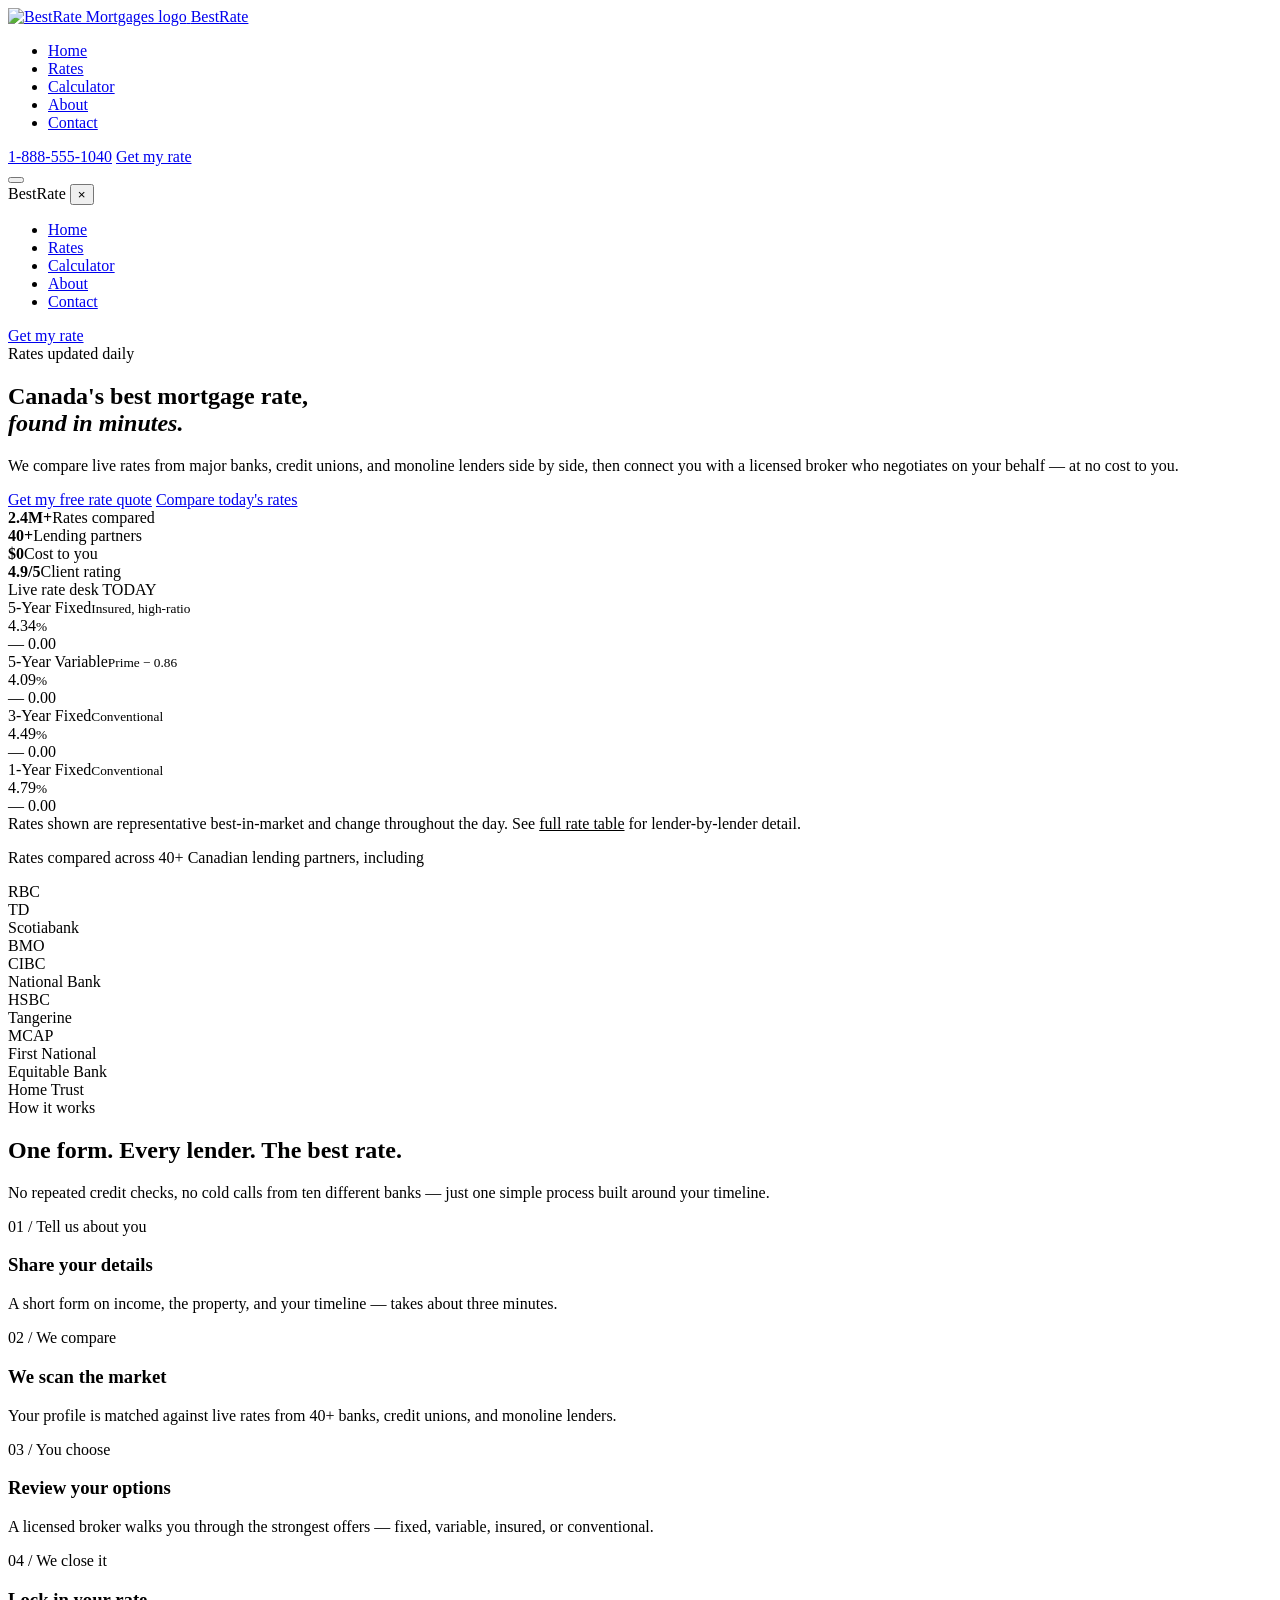
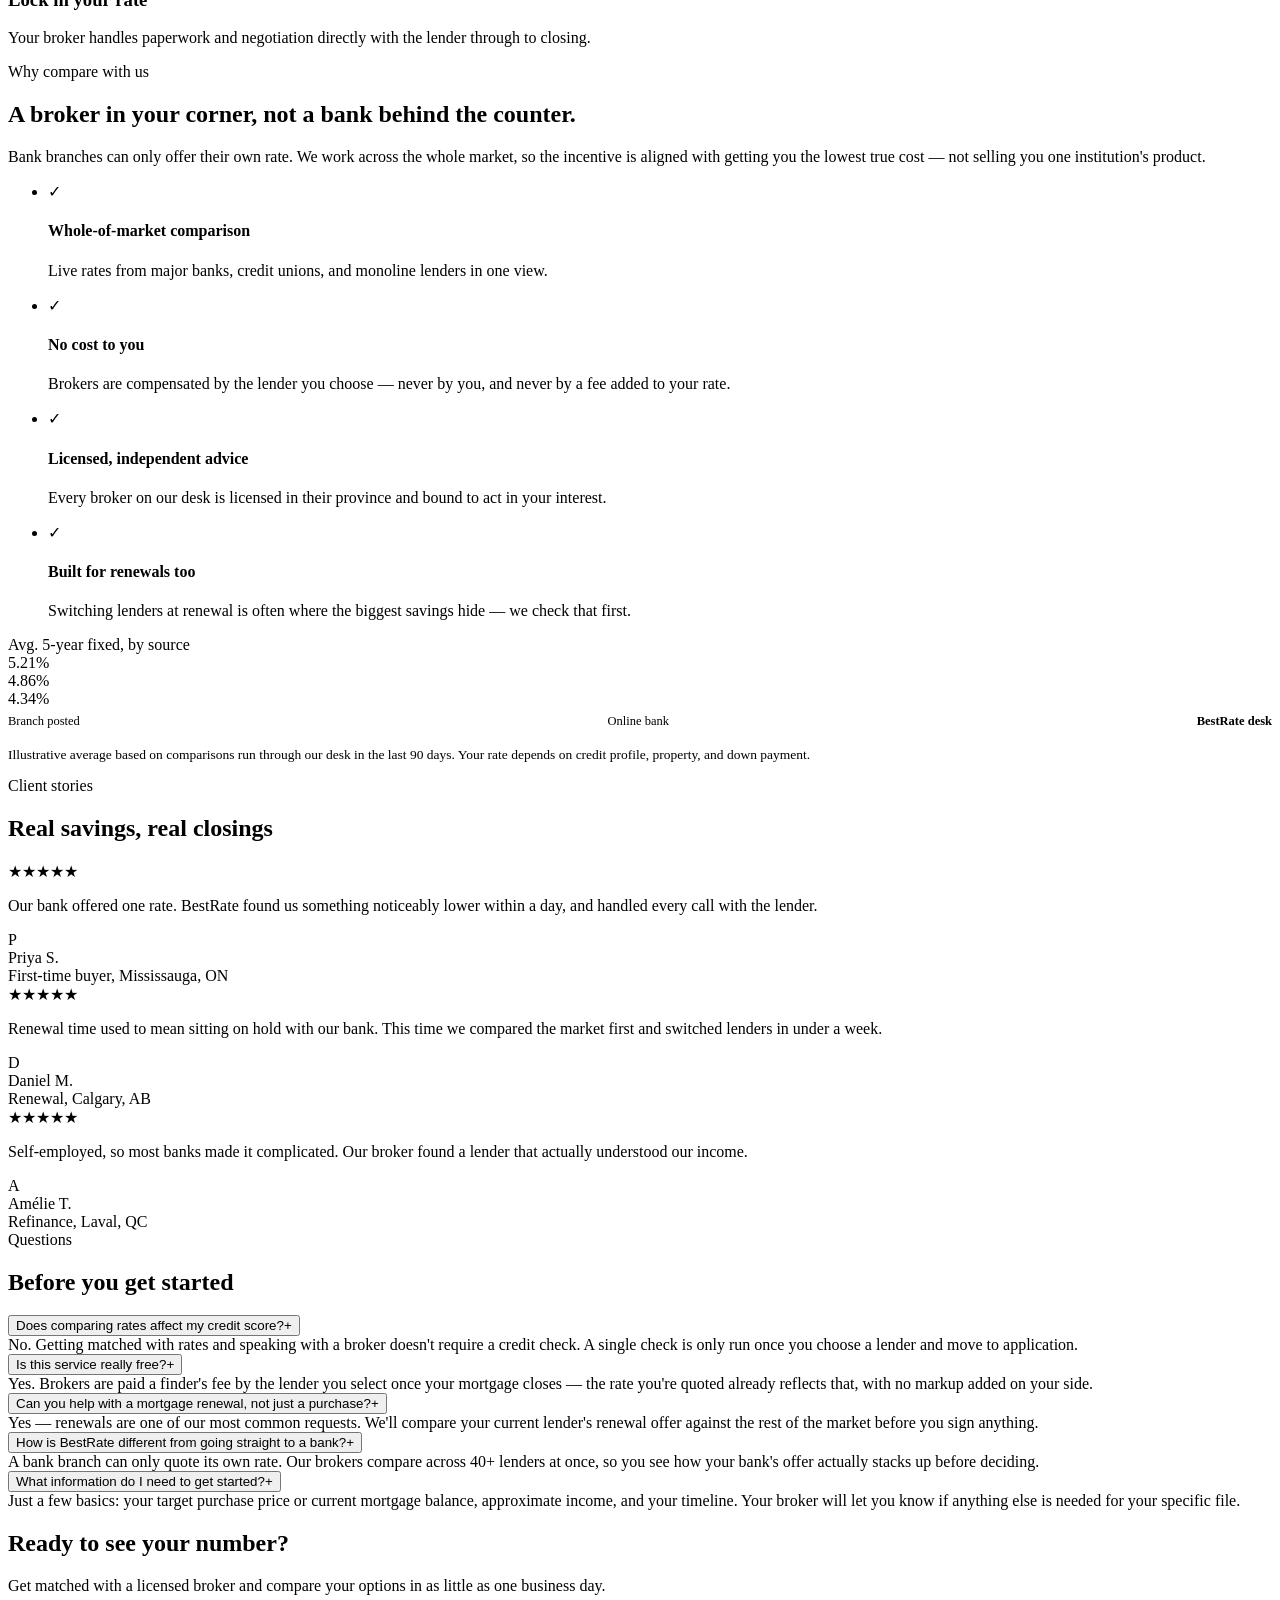
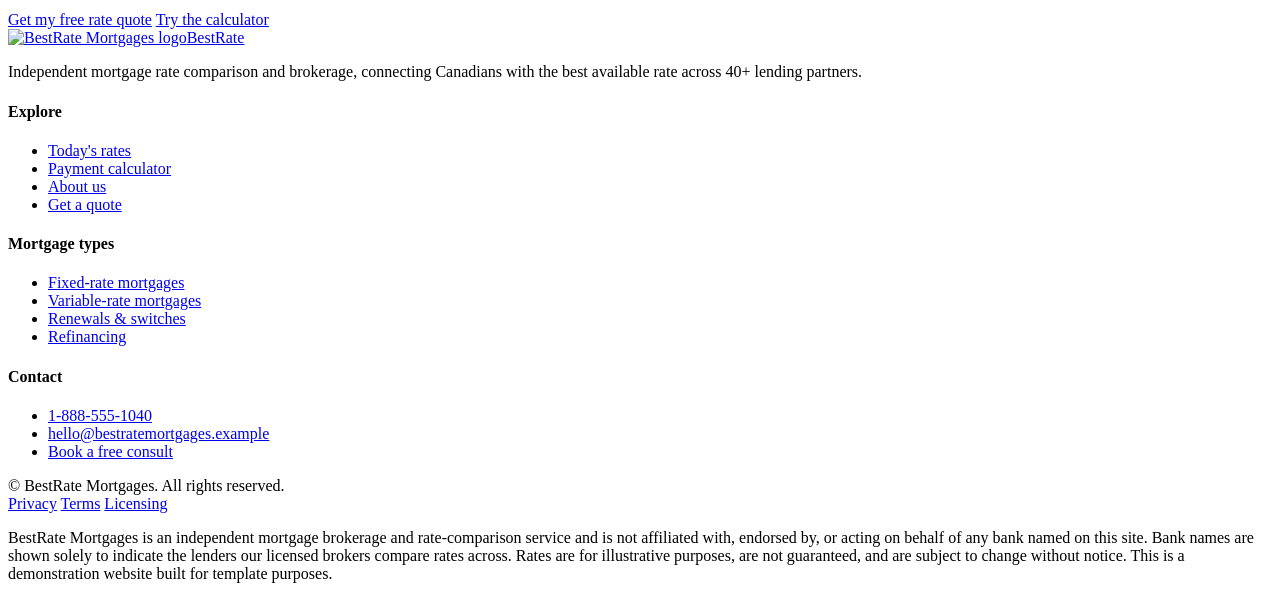
==== index.html @ da2615c1 "Add files via upload" ====
<!DOCTYPE html>
<html lang="en">
<head>
<meta charset="UTF-8">
<meta name="viewport" content="width=device-width, initial-scale=1.0">
<title>BestRate Mortgages | Compare Canada's Best Mortgage Rates</title>
<meta name="description" content="Compare live mortgage rates from Canada's major banks and lenders in one place, and get matched with a licensed broker — free, with no obligation.">
<link rel="icon" href="images/logo.png">
<link rel="stylesheet" href="css/style.css">
</head>
<body>

<!-- ============ HEADER ============ -->
<header class="site-header">
  <div class="container">
    <a href="index.html" class="brand">
      <img src="images/logo.png" alt="BestRate Mortgages logo">
      <span class="brand-word">Best<span>Rate</span></span>
    </a>
    <nav class="main-nav">
      <ul>
        <li><a href="index.html" class="active">Home</a></li>
        <li><a href="rates.html">Rates</a></li>
        <li><a href="calculator.html">Calculator</a></li>
        <li><a href="about.html">About</a></li>
        <li><a href="contact.html">Contact</a></li>
      </ul>
    </nav>
    <div class="header-cta">
      <a href="tel:18885551040" class="phone-link">1-888-555-1040</a>
      <a href="contact.html" class="btn btn-navy btn-sm">Get my rate</a>
    </div>
    <button class="nav-toggle" aria-label="Open menu">
      <span></span><span></span><span></span>
    </button>
  </div>
</header>

<!-- Mobile drawer -->
<div class="mobile-nav">
  <div class="mobile-nav-top">
    <span class="brand-word">Best<span style="color:var(--gold-500)">Rate</span></span>
    <button class="mobile-nav-close" aria-label="Close menu">&times;</button>
  </div>
  <ul>
    <li><a href="index.html">Home</a></li>
    <li><a href="rates.html">Rates</a></li>
    <li><a href="calculator.html">Calculator</a></li>
    <li><a href="about.html">About</a></li>
    <li><a href="contact.html">Contact</a></li>
  </ul>
  <a href="contact.html" class="btn btn-gold btn-block">Get my rate</a>
</div>

<!-- ============ HERO ============ -->
<section class="hero">
  <div class="container hero-inner">
    <div>
      <span class="eyebrow">Rates updated daily</span>
      <h1>Canada's best mortgage rate,<br><em>found in minutes.</em></h1>
      <p class="hero-sub">We compare live rates from major banks, credit unions, and monoline lenders side by side, then connect you with a licensed broker who negotiates on your behalf — at no cost to you.</p>
      <div class="hero-actions">
        <a href="contact.html" class="btn btn-gold">Get my free rate quote</a>
        <a href="rates.html" class="btn btn-outline">Compare today's rates</a>
      </div>
      <div class="hero-trust">
        <div><strong>2.4M+</strong><span>Rates compared</span></div>
        <div><strong>40+</strong><span>Lending partners</span></div>
        <div><strong>$0</strong><span>Cost to you</span></div>
        <div><strong>4.9/5</strong><span>Client rating</span></div>
      </div>
    </div>

    <div class="rate-panel">
      <div class="rate-panel-head">
        <span><span class="dot"></span>Live rate desk</span>
        <span id="tickerClock" class="mono">TODAY</span>
      </div>
      <div class="rate-list">
        <div class="rate-row" data-base="4.34">
          <div class="rate-term">5-Year Fixed<small>Insured, high-ratio</small></div>
          <div class="rate-num">4.34<small>%</small></div>
          <div class="rate-delta flat">— 0.00</div>
        </div>
        <div class="rate-row" data-base="4.09">
          <div class="rate-term">5-Year Variable<small>Prime − 0.86</small></div>
          <div class="rate-num">4.09<small>%</small></div>
          <div class="rate-delta flat">— 0.00</div>
        </div>
        <div class="rate-row" data-base="4.49">
          <div class="rate-term">3-Year Fixed<small>Conventional</small></div>
          <div class="rate-num">4.49<small>%</small></div>
          <div class="rate-delta flat">— 0.00</div>
        </div>
        <div class="rate-row" data-base="4.79">
          <div class="rate-term">1-Year Fixed<small>Conventional</small></div>
          <div class="rate-num">4.79<small>%</small></div>
          <div class="rate-delta flat">— 0.00</div>
        </div>
      </div>
      <div class="rate-panel-foot">Rates shown are representative best-in-market and change throughout the day. See <a href="rates.html" style="color:var(--gold-500)">full rate table</a> for lender-by-lender detail.</div>
    </div>
  </div>
</section>

<!-- ============ PARTNERS ============ -->
<section class="partners">
  <div class="container">
    <p class="partners-label">Rates compared across 40+ Canadian lending partners, including</p>
    <div class="partner-grid">
      <div class="partner-badge"><span class="partner-mark"><span class="sq" style="background:#005DAA"></span>RBC</span></div>
      <div class="partner-badge"><span class="partner-mark"><span class="sq" style="background:#00A650"></span>TD</span></div>
      <div class="partner-badge"><span class="partner-mark"><span class="sq" style="background:#EC1C2E"></span>Scotiabank</span></div>
      <div class="partner-badge"><span class="partner-mark"><span class="sq" style="background:#0033A0"></span>BMO</span></div>
      <div class="partner-badge"><span class="partner-mark"><span class="sq" style="background:#B4131B"></span>CIBC</span></div>
      <div class="partner-badge"><span class="partner-mark"><span class="sq" style="background:#004C97"></span>National Bank</span></div>
      <div class="partner-badge"><span class="partner-mark"><span class="sq" style="background:#DB0011"></span>HSBC</span></div>
      <div class="partner-badge"><span class="partner-mark"><span class="sq" style="background:#F37021"></span>Tangerine</span></div>
      <div class="partner-badge"><span class="partner-mark"><span class="sq" style="background:#7A2D8C"></span>MCAP</span></div>
      <div class="partner-badge"><span class="partner-mark"><span class="sq" style="background:#1B3A63"></span>First National</span></div>
      <div class="partner-badge"><span class="partner-mark"><span class="sq" style="background:#00857C"></span>Equitable Bank</span></div>
      <div class="partner-badge"><span class="partner-mark"><span class="sq" style="background:#C89B3C"></span>Home Trust</span></div>
    </div>
  </div>
</section>

<!-- ============ HOW IT WORKS ============ -->
<section class="bg-dim">
  <div class="container">
    <div class="section-head reveal">
      <span class="eyebrow">How it works</span>
      <h2>One form. Every lender. The best rate.</h2>
      <p>No repeated credit checks, no cold calls from ten different banks — just one simple process built around your timeline.</p>
    </div>
    <div class="steps">
      <div class="step-card reveal">
        <span class="step-num">01 / Tell us about you</span>
        <h3>Share your details</h3>
        <p>A short form on income, the property, and your timeline — takes about three minutes.</p>
      </div>
      <div class="step-card reveal">
        <span class="step-num">02 / We compare</span>
        <h3>We scan the market</h3>
        <p>Your profile is matched against live rates from 40+ banks, credit unions, and monoline lenders.</p>
      </div>
      <div class="step-card reveal">
        <span class="step-num">03 / You choose</span>
        <h3>Review your options</h3>
        <p>A licensed broker walks you through the strongest offers — fixed, variable, insured, or conventional.</p>
      </div>
      <div class="step-card reveal">
        <span class="step-num">04 / We close it</span>
        <h3>Lock in your rate</h3>
        <p>Your broker handles paperwork and negotiation directly with the lender through to closing.</p>
      </div>
    </div>
  </div>
</section>

<!-- ============ WHY US SPLIT ============ -->
<section>
  <div class="container split">
    <div class="reveal">
      <span class="eyebrow">Why compare with us</span>
      <h2>A broker in your corner, not a bank behind the counter.</h2>
      <p>Bank branches can only offer their own rate. We work across the whole market, so the incentive is aligned with getting you the lowest true cost — not selling you one institution's product.</p>
      <ul class="check-list">
        <li>
          <span class="check-ico">✓</span>
          <div><h4>Whole-of-market comparison</h4><p>Live rates from major banks, credit unions, and monoline lenders in one view.</p></div>
        </li>
        <li>
          <span class="check-ico">✓</span>
          <div><h4>No cost to you</h4><p>Brokers are compensated by the lender you choose — never by you, and never by a fee added to your rate.</p></div>
        </li>
        <li>
          <span class="check-ico">✓</span>
          <div><h4>Licensed, independent advice</h4><p>Every broker on our desk is licensed in their province and bound to act in your interest.</p></div>
        </li>
        <li>
          <span class="check-ico">✓</span>
          <div><h4>Built for renewals too</h4><p>Switching lenders at renewal is often where the biggest savings hide — we check that first.</p></div>
        </li>
      </ul>
    </div>
    <div class="reveal">
      <div class="mock-card">
        <span class="mono-label">Avg. 5-year fixed, by source</span>
        <div class="mock-bars">
          <div class="bar" style="height:78%"><span>5.21%</span></div>
          <div class="bar" style="height:70%"><span>4.86%</span></div>
          <div class="bar hi" style="height:55%"><span>4.34%</span></div>
        </div>
        <div style="display:flex;justify-content:space-between;font-size:12.5px;color:var(--slate);padding-top:6px;border-top:1px solid var(--line)">
          <span>Branch posted</span><span>Online bank</span><span style="color:var(--gold-600);font-weight:600">BestRate desk</span>
        </div>
        <p style="margin-top:18px;font-size:13.5px;">Illustrative average based on comparisons run through our desk in the last 90 days. Your rate depends on credit profile, property, and down payment.</p>
      </div>
    </div>
  </div>
</section>

<!-- ============ TESTIMONIALS ============ -->
<section class="bg-dim">
  <div class="container">
    <div class="section-head center reveal" style="margin-left:auto;margin-right:auto;">
      <span class="eyebrow">Client stories</span>
      <h2>Real savings, real closings</h2>
    </div>
    <div class="testi-grid">
      <div class="testi-card reveal">
        <div class="testi-stars">★★★★★</div>
        <p class="testi-quote">Our bank offered one rate. BestRate found us something noticeably lower within a day, and handled every call with the lender.</p>
        <div class="testi-who">
          <div class="testi-avatar">P</div>
          <div><div class="testi-name">Priya S.</div><div class="testi-loc">First-time buyer, Mississauga, ON</div></div>
        </div>
      </div>
      <div class="testi-card reveal">
        <div class="testi-stars">★★★★★</div>
        <p class="testi-quote">Renewal time used to mean sitting on hold with our bank. This time we compared the market first and switched lenders in under a week.</p>
        <div class="testi-who">
          <div class="testi-avatar">D</div>
          <div><div class="testi-name">Daniel M.</div><div class="testi-loc">Renewal, Calgary, AB</div></div>
        </div>
      </div>
      <div class="testi-card reveal">
        <div class="testi-stars">★★★★★</div>
        <p class="testi-quote">Self-employed, so most banks made it complicated. Our broker found a lender that actually understood our income.</p>
        <div class="testi-who">
          <div class="testi-avatar">A</div>
          <div><div class="testi-name">Amélie T.</div><div class="testi-loc">Refinance, Laval, QC</div></div>
        </div>
      </div>
    </div>
  </div>
</section>

<!-- ============ FAQ ============ -->
<section>
  <div class="container">
    <div class="section-head center reveal" style="margin-left:auto;margin-right:auto;">
      <span class="eyebrow">Questions</span>
      <h2>Before you get started</h2>
    </div>
    <div class="faq reveal">
      <div class="faq-item open">
        <button class="faq-q">Does comparing rates affect my credit score?<span class="plus">+</span></button>
        <div class="faq-a" style="max-height:200px"><div class="faq-a-inner">No. Getting matched with rates and speaking with a broker doesn't require a credit check. A single check is only run once you choose a lender and move to application.</div></div>
      </div>
      <div class="faq-item">
        <button class="faq-q">Is this service really free?<span class="plus">+</span></button>
        <div class="faq-a"><div class="faq-a-inner">Yes. Brokers are paid a finder's fee by the lender you select once your mortgage closes — the rate you're quoted already reflects that, with no markup added on your side.</div></div>
      </div>
      <div class="faq-item">
        <button class="faq-q">Can you help with a mortgage renewal, not just a purchase?<span class="plus">+</span></button>
        <div class="faq-a"><div class="faq-a-inner">Yes — renewals are one of our most common requests. We'll compare your current lender's renewal offer against the rest of the market before you sign anything.</div></div>
      </div>
      <div class="faq-item">
        <button class="faq-q">How is BestRate different from going straight to a bank?<span class="plus">+</span></button>
        <div class="faq-a"><div class="faq-a-inner">A bank branch can only quote its own rate. Our brokers compare across 40+ lenders at once, so you see how your bank's offer actually stacks up before deciding.</div></div>
      </div>
      <div class="faq-item">
        <button class="faq-q">What information do I need to get started?<span class="plus">+</span></button>
        <div class="faq-a"><div class="faq-a-inner">Just a few basics: your target purchase price or current mortgage balance, approximate income, and your timeline. Your broker will let you know if anything else is needed for your specific file.</div></div>
      </div>
    </div>
  </div>
</section>

<!-- ============ CTA ============ -->
<section>
  <div class="container">
    <div class="cta-band reveal">
      <div>
        <h2>Ready to see your number?</h2>
        <p>Get matched with a licensed broker and compare your options in as little as one business day.</p>
      </div>
      <div class="cta-actions">
        <a href="contact.html" class="btn btn-gold">Get my free rate quote</a>
        <a href="calculator.html" class="btn btn-outline">Try the calculator</a>
      </div>
    </div>
  </div>
</section>

<!-- ============ FOOTER ============ -->
<footer class="site-footer">
  <div class="container">
    <div class="footer-grid">
      <div class="footer-brand">
        <a href="index.html" class="brand"><img src="images/logo.png" alt="BestRate Mortgages logo"><span class="brand-word">Best<span style="color:var(--gold-500)">Rate</span></span></a>
        <p>Independent mortgage rate comparison and brokerage, connecting Canadians with the best available rate across 40+ lending partners.</p>
      </div>
      <div class="footer-col">
        <h4>Explore</h4>
        <ul>
          <li><a href="rates.html">Today's rates</a></li>
          <li><a href="calculator.html">Payment calculator</a></li>
          <li><a href="about.html">About us</a></li>
          <li><a href="contact.html">Get a quote</a></li>
        </ul>
      </div>
      <div class="footer-col">
        <h4>Mortgage types</h4>
        <ul>
          <li><a href="rates.html">Fixed-rate mortgages</a></li>
          <li><a href="rates.html">Variable-rate mortgages</a></li>
          <li><a href="rates.html">Renewals &amp; switches</a></li>
          <li><a href="rates.html">Refinancing</a></li>
        </ul>
      </div>
      <div class="footer-col">
        <h4>Contact</h4>
        <ul>
          <li><a href="tel:18885551040">1-888-555-1040</a></li>
          <li><a href="mailto:hello@bestratemortgages.example">hello@bestratemortgages.example</a></li>
          <li><a href="contact.html">Book a free consult</a></li>
        </ul>
      </div>
    </div>
    <div class="footer-bottom">
      <span>© <span data-year></span> BestRate Mortgages. All rights reserved.</span>
      <div class="footer-legal">
        <a href="#">Privacy</a>
        <a href="#">Terms</a>
        <a href="#">Licensing</a>
      </div>
    </div>
    <p class="disclosure">BestRate Mortgages is an independent mortgage brokerage and rate-comparison service and is not affiliated with, endorsed by, or acting on behalf of any bank named on this site. Bank names are shown solely to indicate the lenders our licensed brokers compare rates across. Rates are for illustrative purposes, are not guaranteed, and are subject to change without notice. This is a demonstration website built for template purposes.</p>
  </div>
</footer>

<script src="js/main.js"></script>
</body>
</html>
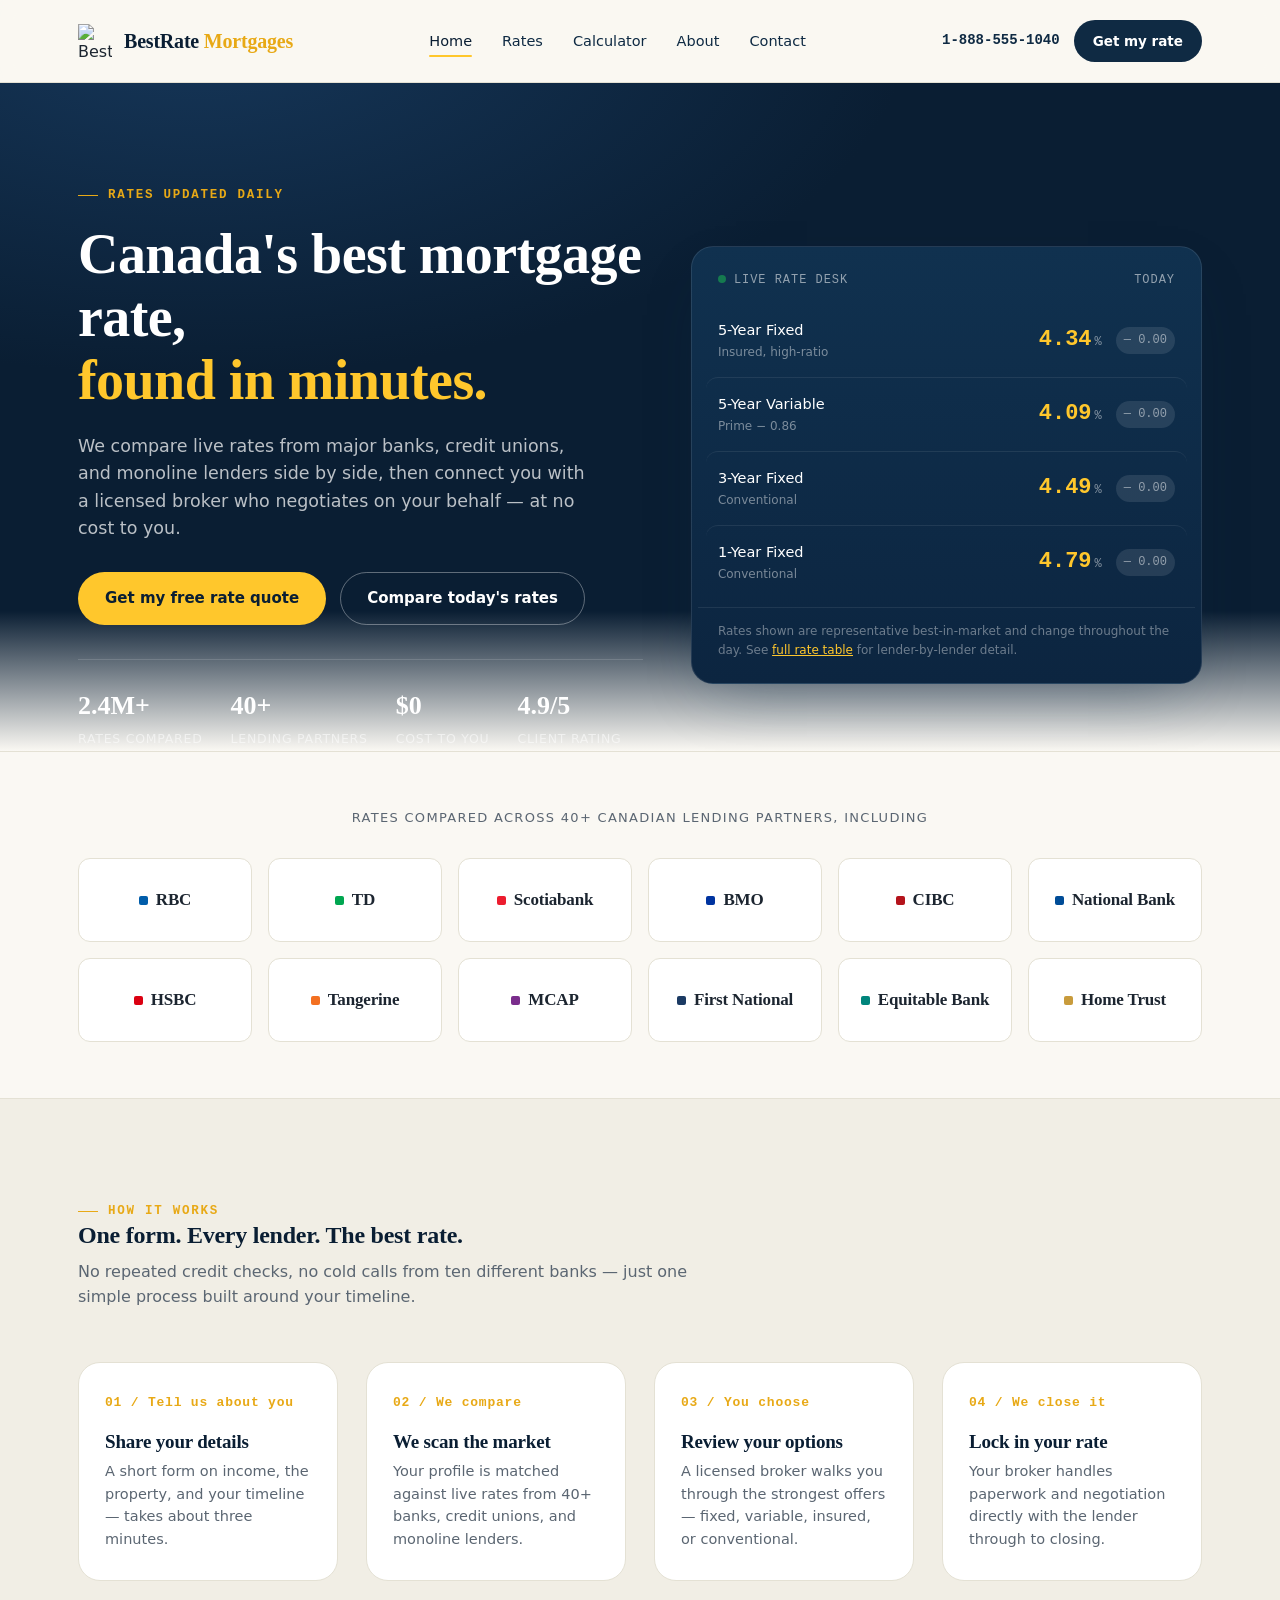
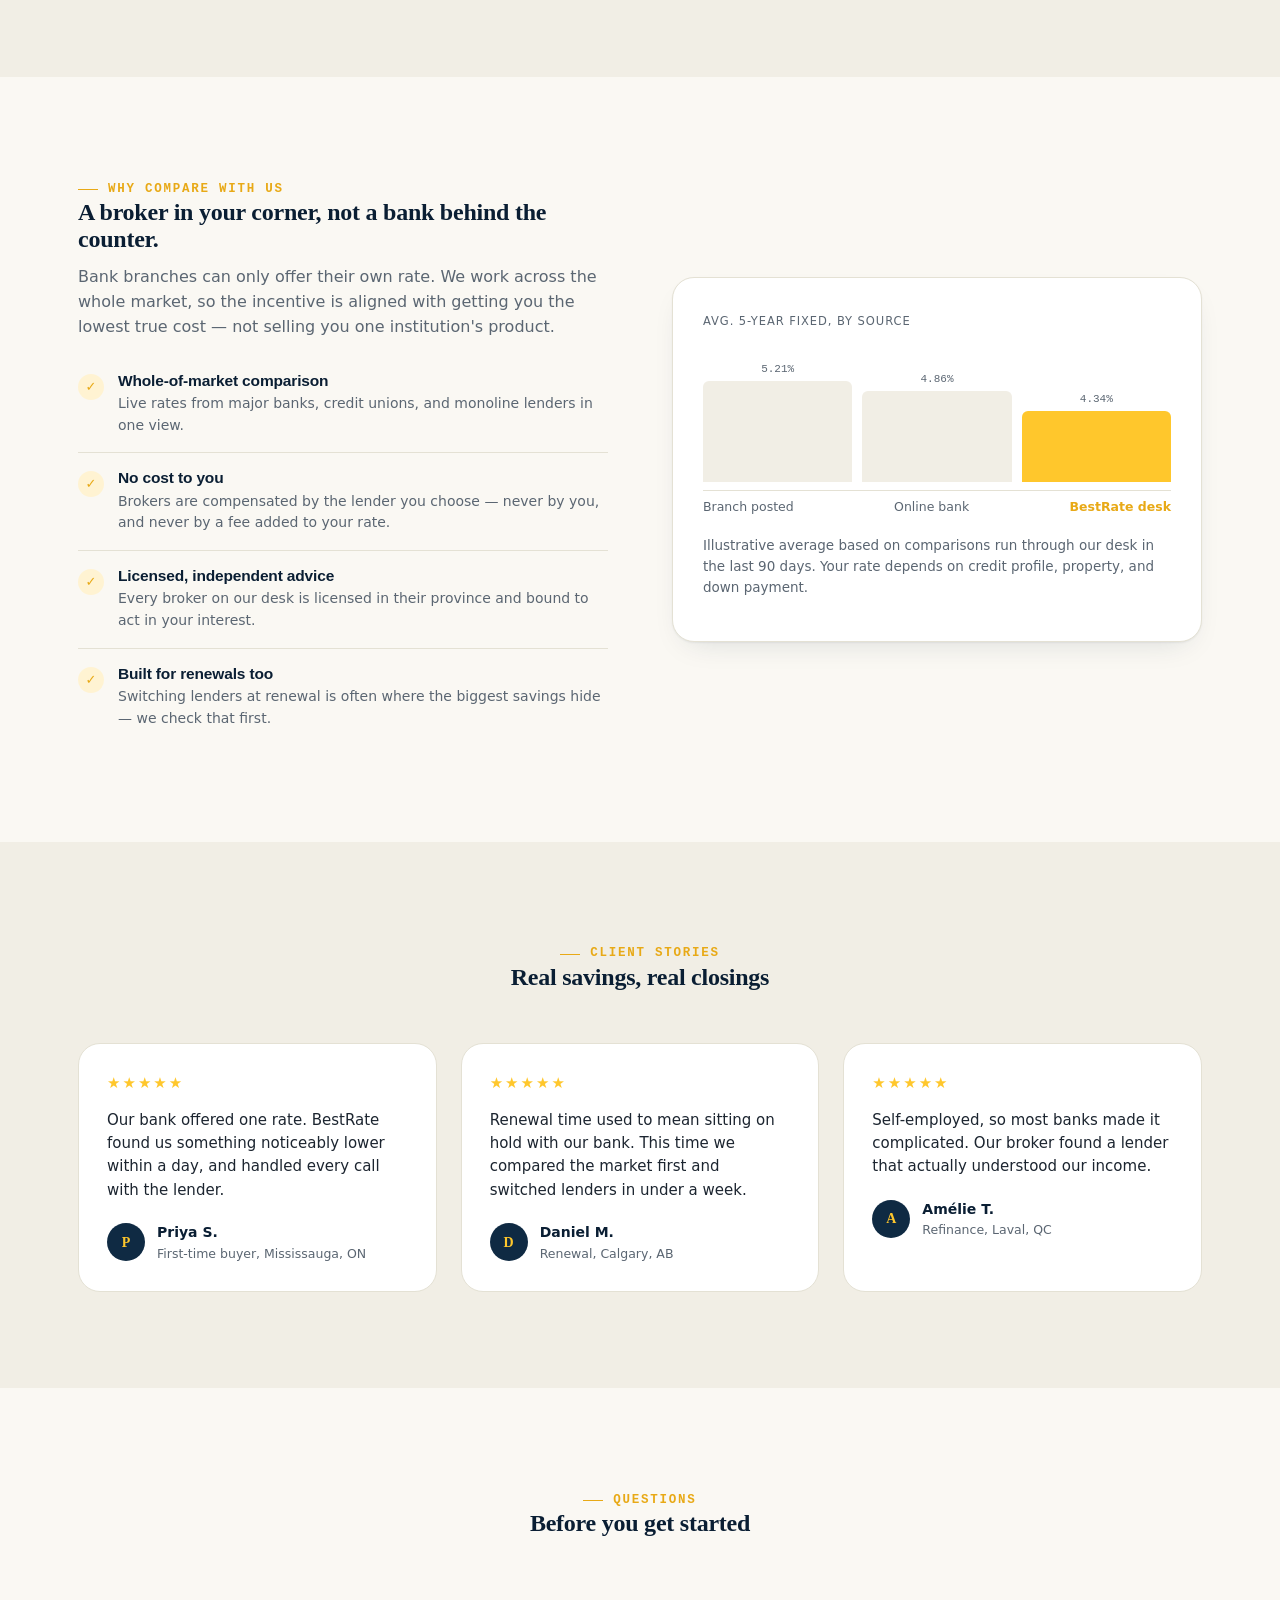
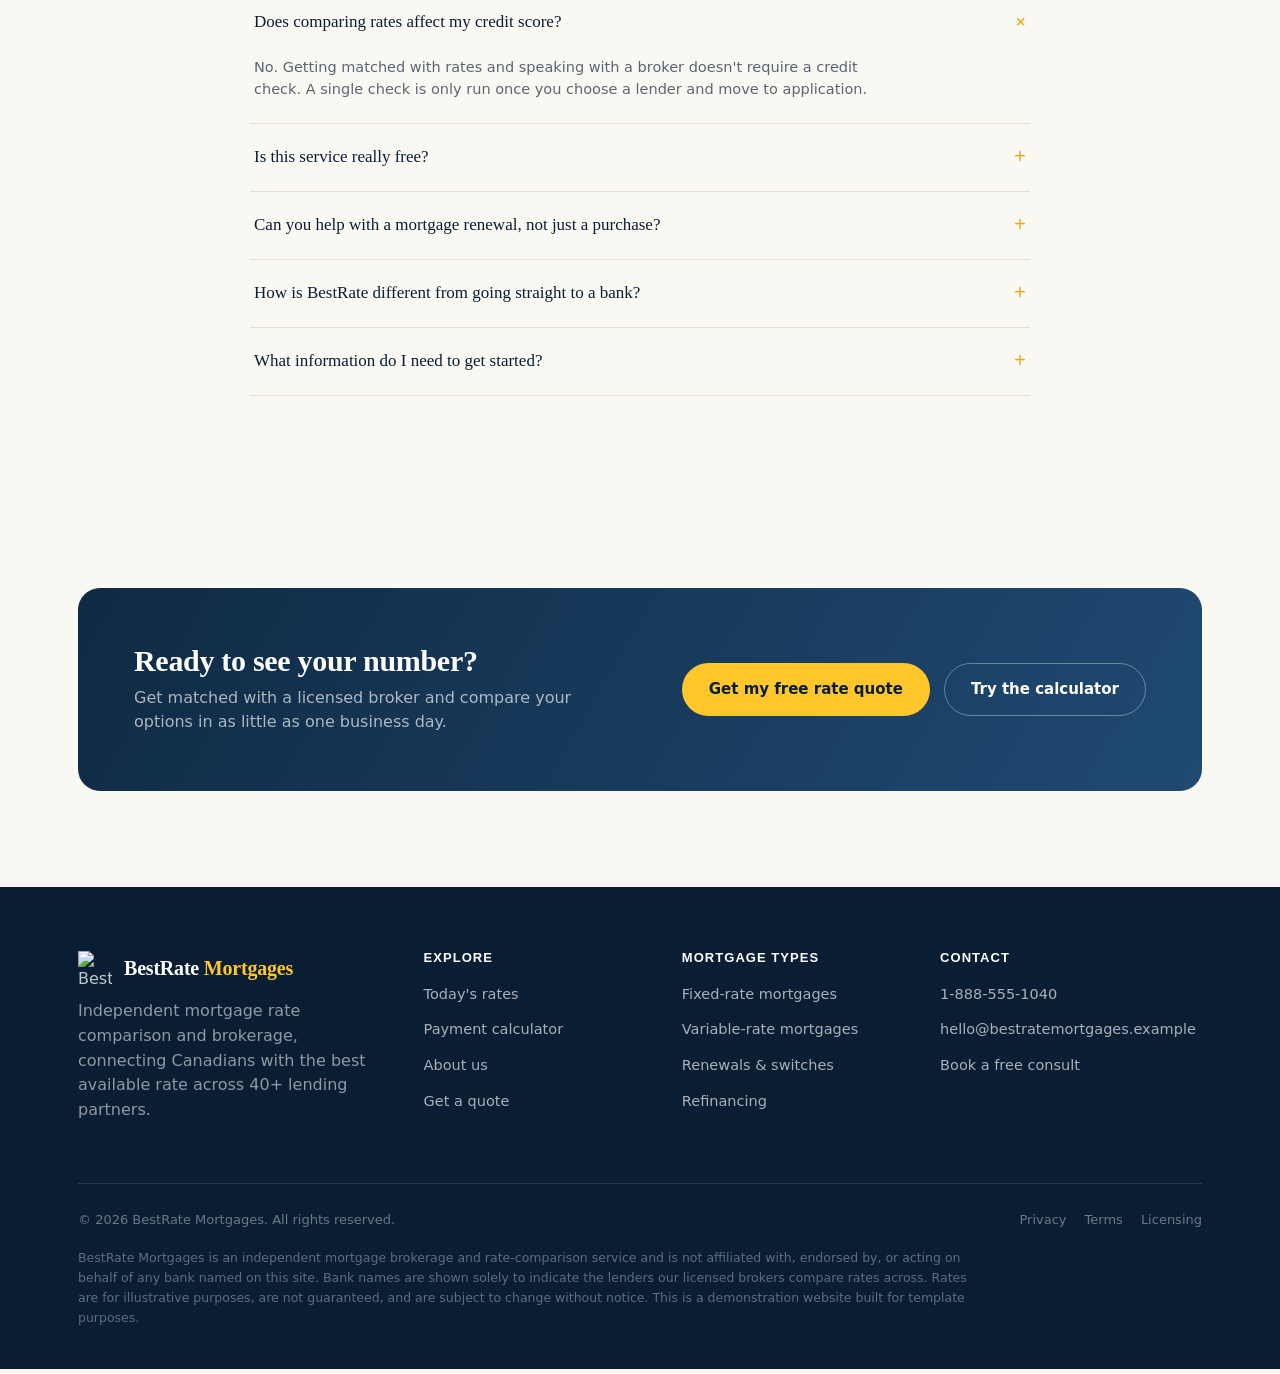
==== commit 662becc2: "Add files via upload" ====
--- a/index.html
+++ b/index.html
@@ -5,7 +5,7 @@
 <meta name="viewport" content="width=device-width, initial-scale=1.0">
 <title>BestRate Mortgages | Compare Canada's Best Mortgage Rates</title>
 <meta name="description" content="Compare live mortgage rates from Canada's major banks and lenders in one place, and get matched with a licensed broker — free, with no obligation.">
-<link rel="icon" href="images/logo.png">
+<link rel="icon" href="images/logo-transparent.png">
 <link rel="stylesheet" href="css/style.css">
 </head>
 <body>
@@ -14,8 +14,8 @@
 <header class="site-header">
   <div class="container">
     <a href="index.html" class="brand">
-      <img src="images/logo.png" alt="BestRate Mortgages logo">
-      <span class="brand-word">Best<span>Rate</span></span>
+      <img src="images/logo-transparent.png" alt="BestRate Mortgages logo">
+      <span class="brand-word">BestRate <span>Mortgages</span></span>
     </a>
     <nav class="main-nav">
       <ul>
@@ -39,7 +39,7 @@
 <!-- Mobile drawer -->
 <div class="mobile-nav">
   <div class="mobile-nav-top">
-    <span class="brand-word">Best<span style="color:var(--gold-500)">Rate</span></span>
+    <span class="brand-word">BestRate <span style="color:var(--gold-500)">Mortgages</span></span>
     <button class="mobile-nav-close" aria-label="Close menu">&times;</button>
   </div>
   <ul>
@@ -289,7 +289,7 @@
   <div class="container">
     <div class="footer-grid">
       <div class="footer-brand">
-        <a href="index.html" class="brand"><img src="images/logo.png" alt="BestRate Mortgages logo"><span class="brand-word">Best<span style="color:var(--gold-500)">Rate</span></span></a>
+        <a href="index.html" class="brand"><img src="images/logo-transparent.png" alt="BestRate Mortgages logo"><span class="brand-word">BestRate <span style="color:var(--gold-500)">Mortgages</span></span></a>
         <p>Independent mortgage rate comparison and brokerage, connecting Canadians with the best available rate across 40+ lending partners.</p>
       </div>
       <div class="footer-col">
--- a/css/style.css
+++ b/css/style.css
@@ -0,0 +1,869 @@
+/* =========================================================
+   BestRate — Design tokens
+   Navy + gold (drawn from the mark), warm paper background.
+   Display: Fraunces (serif, a little untidy, humane)
+   Body:    IBM Plex Sans
+   Data:    IBM Plex Mono (rates, numbers — teller-window feel)
+   ========================================================= */
+
+@import url('https://fonts.googleapis.com/css2?family=Fraunces:opsz,wght@9..144,400;9..144,500;9..144,600;9..144,700&family=IBM+Plex+Sans:wght@400;500;600;700&family=IBM+Plex+Mono:wght@500;600;700&display=swap');
+
+:root{
+  --navy-950: #0A1E33;
+  --navy-900: #0F2A43;
+  --navy-800: #16375A;
+  --navy-700: #204A73;
+  --gold-500: #FFC72C;
+  --gold-600: #E8A916;
+  --gold-100: #FFF3D2;
+  --paper: #FAF8F3;
+  --paper-dim: #F1EEE5;
+  --ink: #1C2530;
+  --slate: #5B6672;
+  --slate-200: #D8D3C4;
+  --line: #E4E1D4;
+  --green: #157A4F;
+  --green-100: #E4F3EA;
+
+  --radius-sm: 6px;
+  --radius-md: 12px;
+  --radius-lg: 22px;
+
+  --shadow-card: 0 1px 2px rgba(15,42,67,0.06), 0 12px 32px -16px rgba(15,42,67,0.18);
+  --shadow-lift: 0 24px 60px -24px rgba(15,42,67,0.35);
+
+  --container: 1180px;
+}
+
+*, *::before, *::after{ box-sizing: border-box; }
+html{ scroll-behavior: smooth; }
+
+@media (prefers-reduced-motion: reduce){
+  html{ scroll-behavior: auto; }
+  *, *::before, *::after{
+    animation-duration: 0.001ms !important;
+    animation-iteration-count: 1 !important;
+    transition-duration: 0.001ms !important;
+    scroll-behavior: auto !important;
+  }
+}
+
+body{
+  margin: 0;
+  background: var(--paper);
+  color: var(--ink);
+  font-family: 'IBM Plex Sans', system-ui, sans-serif;
+  font-size: 16px;
+  line-height: 1.55;
+  -webkit-font-smoothing: antialiased;
+}
+
+img{ max-width: 100%; display: block; }
+a{ color: inherit; }
+
+.container{
+  max-width: var(--container);
+  margin: 0 auto;
+  padding: 0 28px;
+}
+
+h1, h2, h3, h4{
+  font-family: 'Fraunces', Georgia, serif;
+  font-weight: 600;
+  line-height: 1.12;
+  margin: 0 0 0.5em;
+  color: var(--navy-950);
+  letter-spacing: -0.01em;
+}
+
+.eyebrow{
+  font-family: 'IBM Plex Mono', monospace;
+  font-size: 12.5px;
+  font-weight: 600;
+  letter-spacing: 0.14em;
+  text-transform: uppercase;
+  color: var(--gold-600);
+  display: inline-flex;
+  align-items: center;
+  gap: 10px;
+}
+.eyebrow::before{
+  content: "";
+  width: 20px; height: 1px;
+  background: var(--gold-600);
+}
+
+p{ margin: 0 0 1em; color: var(--slate); }
+
+.mono{ font-family: 'IBM Plex Mono', monospace; }
+
+/* Buttons */
+.btn{
+  display: inline-flex;
+  align-items: center;
+  justify-content: center;
+  gap: 8px;
+  padding: 14px 26px;
+  border-radius: 999px;
+  font-weight: 600;
+  font-size: 15px;
+  text-decoration: none;
+  border: 1px solid transparent;
+  cursor: pointer;
+  transition: transform .18s ease, box-shadow .18s ease, background .18s ease, color .18s ease;
+  font-family: inherit;
+}
+.btn:focus-visible{ outline: 3px solid var(--navy-700); outline-offset: 2px; }
+.btn-gold{
+  background: var(--gold-500);
+  color: var(--navy-950);
+}
+.btn-gold:hover{ background: var(--gold-600); transform: translateY(-1px); box-shadow: var(--shadow-lift); }
+.btn-outline{
+  background: transparent;
+  border-color: rgba(255,255,255,0.35);
+  color: #fff;
+}
+.btn-outline:hover{ border-color: #fff; background: rgba(255,255,255,0.08); }
+.btn-navy{
+  background: var(--navy-900);
+  color: #fff;
+}
+.btn-navy:hover{ background: var(--navy-950); transform: translateY(-1px); }
+.btn-block{ width: 100%; }
+.btn-sm{ padding: 10px 18px; font-size: 13.5px; }
+
+/* =========================== HEADER =========================== */
+.site-header{
+  position: sticky;
+  top: 0;
+  z-index: 100;
+  background: rgba(250,248,243,0.86);
+  backdrop-filter: saturate(160%) blur(10px);
+  border-bottom: 1px solid var(--line);
+}
+.site-header .container{
+  display: flex;
+  align-items: center;
+  justify-content: space-between;
+  height: 82px;
+}
+.brand{
+  display: flex;
+  align-items: center;
+  gap: 12px;
+  text-decoration: none;
+}
+.brand img{ height: 34px; width: 34px; }
+.brand-word{
+  font-family: 'Fraunces', serif;
+  font-weight: 700;
+  font-size: 20px;
+  color: var(--navy-950);
+  letter-spacing: -0.01em;
+}
+.brand-word span{ color: var(--gold-600); }
+
+.main-nav{ display: flex; align-items: center; gap: 36px; }
+.main-nav ul{
+  display: flex;
+  gap: 30px;
+  list-style: none;
+  margin: 0; padding: 0;
+}
+.main-nav a{
+  text-decoration: none;
+  font-weight: 500;
+  font-size: 14.5px;
+  color: var(--navy-900);
+  position: relative;
+  padding: 6px 0;
+}
+.main-nav a.active,
+.main-nav a:hover{ color: var(--navy-950); }
+.main-nav a.active::after{
+  content: "";
+  position: absolute;
+  left: 0; right: 0; bottom: -2px;
+  height: 2px;
+  background: var(--gold-500);
+  border-radius: 2px;
+}
+.header-cta{ display: flex; align-items: center; gap: 14px; }
+.phone-link{
+  font-family: 'IBM Plex Mono', monospace;
+  font-weight: 600;
+  font-size: 14px;
+  text-decoration: none;
+  color: var(--navy-900);
+  display: none;
+}
+
+.nav-toggle{
+  display: none;
+  background: none;
+  border: none;
+  cursor: pointer;
+  padding: 8px;
+  flex-direction: column;
+  gap: 5px;
+}
+.nav-toggle span{
+  width: 24px; height: 2px; background: var(--navy-950); border-radius: 2px;
+}
+
+/* =========================== FOOTER =========================== */
+.site-footer{
+  background: var(--navy-950);
+  color: rgba(255,255,255,0.75);
+  padding: 64px 0 28px;
+}
+.footer-grid{
+  display: grid;
+  grid-template-columns: 1.4fr 1fr 1fr 1.2fr;
+  gap: 40px;
+  padding-bottom: 44px;
+  border-bottom: 1px solid rgba(255,255,255,0.12);
+}
+.footer-brand .brand-word{ color: #fff; }
+.footer-brand p{ color: rgba(255,255,255,0.55); max-width: 320px; margin-top: 14px; }
+.footer-col h4{
+  color: #fff;
+  font-family: 'IBM Plex Sans', sans-serif;
+  font-size: 13px;
+  letter-spacing: 0.08em;
+  text-transform: uppercase;
+  font-weight: 600;
+  margin-bottom: 16px;
+}
+.footer-col ul{ list-style: none; margin: 0; padding: 0; }
+.footer-col li{ margin-bottom: 11px; }
+.footer-col a{ color: rgba(255,255,255,0.65); text-decoration: none; font-size: 14.5px; }
+.footer-col a:hover{ color: var(--gold-500); }
+.footer-bottom{
+  display: flex;
+  justify-content: space-between;
+  align-items: center;
+  padding-top: 26px;
+  font-size: 13px;
+  color: rgba(255,255,255,0.4);
+  flex-wrap: wrap;
+  gap: 12px;
+}
+.footer-legal{ display: flex; gap: 18px; }
+.footer-legal a{ color: rgba(255,255,255,0.4); text-decoration: none; }
+.footer-legal a:hover{ color: rgba(255,255,255,0.7); }
+.disclosure{
+  font-size: 12.5px;
+  color: rgba(255,255,255,0.35);
+  max-width: 900px;
+  margin-top: 18px;
+  line-height: 1.6;
+}
+
+/* =========================== HERO =========================== */
+.hero{
+  position: relative;
+  background: radial-gradient(1200px 600px at 15% -10%, var(--navy-800), var(--navy-950) 60%);
+  color: #fff;
+  overflow: hidden;
+  padding: 96px 0 0;
+}
+.hero::after{
+  content:"";
+  position: absolute;
+  inset: auto 0 0 0;
+  height: 140px;
+  background: linear-gradient(to bottom, transparent, var(--paper));
+  pointer-events: none;
+}
+.hero-inner{
+  display: grid;
+  grid-template-columns: 1.05fr 0.95fr;
+  gap: 48px;
+  align-items: center;
+  position: relative;
+  z-index: 2;
+}
+.hero h1{
+  color: #fff;
+  font-size: clamp(34px, 4.6vw, 56px);
+  margin: 18px 0 22px;
+}
+.hero h1 em{
+  font-style: normal;
+  color: var(--gold-500);
+}
+.hero-sub{
+  color: rgba(255,255,255,0.72);
+  font-size: 17.5px;
+  max-width: 520px;
+  margin-bottom: 30px;
+}
+.hero-actions{ display: flex; gap: 14px; margin-bottom: 34px; flex-wrap: wrap; }
+.hero-trust{
+  display: flex;
+  gap: 28px;
+  flex-wrap: wrap;
+  padding-top: 26px;
+  border-top: 1px solid rgba(255,255,255,0.14);
+}
+.hero-trust div{ }
+.hero-trust strong{
+  display: block;
+  font-family: 'Fraunces', serif;
+  font-size: 26px;
+  color: #fff;
+}
+.hero-trust span{
+  font-size: 12.5px;
+  color: rgba(255,255,255,0.55);
+  text-transform: uppercase;
+  letter-spacing: 0.06em;
+}
+
+/* Rate ticker panel — the signature element */
+.rate-panel{
+  position: relative;
+  background: linear-gradient(180deg, #10314F, #0C2540);
+  border: 1px solid rgba(255,255,255,0.1);
+  border-radius: var(--radius-lg);
+  padding: 6px;
+  box-shadow: var(--shadow-lift);
+  z-index: 2;
+}
+.rate-panel-head{
+  display: flex;
+  align-items: center;
+  justify-content: space-between;
+  padding: 18px 20px 14px;
+}
+.rate-panel-head .dot{
+  width: 8px; height: 8px; border-radius: 50%;
+  background: var(--green);
+  display: inline-block;
+  margin-right: 8px;
+  box-shadow: 0 0 0 0 rgba(21,122,79,0.6);
+  animation: pulse 2.2s infinite;
+}
+@keyframes pulse{
+  0%{ box-shadow: 0 0 0 0 rgba(21,122,79,0.55); }
+  70%{ box-shadow: 0 0 0 8px rgba(21,122,79,0); }
+  100%{ box-shadow: 0 0 0 0 rgba(21,122,79,0); }
+}
+.rate-panel-head span{
+  font-family: 'IBM Plex Mono', monospace;
+  font-size: 12px;
+  color: rgba(255,255,255,0.55);
+  text-transform: uppercase;
+  letter-spacing: 0.08em;
+}
+.rate-list{ padding: 0 8px 8px; }
+.rate-row{
+  display: grid;
+  grid-template-columns: 1fr auto auto;
+  gap: 14px;
+  align-items: center;
+  padding: 15px 12px;
+  border-radius: var(--radius-md);
+  transition: background .5s ease;
+}
+.rate-row.flash{ background: rgba(255,199,44,0.1); }
+.rate-row + .rate-row{ border-top: 1px solid rgba(255,255,255,0.08); }
+.rate-term{ color: #fff; font-weight: 500; font-size: 14.5px; }
+.rate-term small{ display:block; color: rgba(255,255,255,0.45); font-size: 12px; font-weight: 400; margin-top: 2px;}
+.rate-num{
+  font-family: 'IBM Plex Mono', monospace;
+  font-size: 22px;
+  font-weight: 600;
+  color: var(--gold-500);
+  text-align: right;
+}
+.rate-num small{ font-size: 12px; color: rgba(255,255,255,0.5); font-weight: 500; margin-left: 3px;}
+.rate-delta{
+  font-family: 'IBM Plex Mono', monospace;
+  font-size: 12px;
+  padding: 4px 8px;
+  border-radius: 999px;
+  text-align: center;
+  min-width: 52px;
+}
+.rate-delta.down{ background: rgba(21,122,79,0.22); color: #6FE3AC; }
+.rate-delta.up{ background: rgba(196,70,70,0.22); color: #F3A2A2; }
+.rate-delta.flat{ background: rgba(255,255,255,0.1); color: rgba(255,255,255,0.5); }
+.rate-panel-foot{
+  padding: 14px 20px 18px;
+  font-size: 12px;
+  color: rgba(255,255,255,0.4);
+  border-top: 1px solid rgba(255,255,255,0.08);
+}
+
+/* =========================== SECTIONS =========================== */
+section{ padding: 96px 0; }
+.section-head{
+  max-width: 640px;
+  margin-bottom: 52px;
+}
+.section-head.center{ margin-left: auto; margin-right: auto; text-align: center; }
+.section-tight .section-head{ margin-bottom: 36px; }
+
+.bg-dim{ background: var(--paper-dim); }
+.bg-navy{ background: var(--navy-950); color: rgba(255,255,255,0.75); }
+.bg-navy h2, .bg-navy h3{ color: #fff; }
+
+/* Partners strip */
+.partners{
+  padding: 56px 0;
+  border-top: 1px solid var(--line);
+  border-bottom: 1px solid var(--line);
+}
+.partners-label{
+  text-align: center;
+  font-size: 13px;
+  color: var(--slate);
+  text-transform: uppercase;
+  letter-spacing: 0.1em;
+  margin-bottom: 30px;
+}
+.partner-grid{
+  display: grid;
+  grid-template-columns: repeat(6, 1fr);
+  gap: 16px;
+}
+.partner-badge{
+  display: flex;
+  align-items: center;
+  justify-content: center;
+  height: 84px;
+  background: #fff;
+  border: 1px solid var(--line);
+  border-radius: var(--radius-md);
+  transition: transform .18s ease, box-shadow .18s ease, border-color .18s ease;
+}
+.partner-badge:hover{
+  transform: translateY(-3px);
+  box-shadow: var(--shadow-card);
+  border-color: var(--slate-200);
+}
+.partner-mark{
+  font-family: 'Fraunces', serif;
+  font-weight: 600;
+  font-size: 17px;
+  letter-spacing: -0.01em;
+  display: flex;
+  align-items: center;
+  gap: 8px;
+}
+.partner-mark .sq{
+  width: 9px; height: 9px; border-radius: 2px; display: inline-block;
+}
+
+/* Steps */
+.steps{
+  display: grid;
+  grid-template-columns: repeat(4, 1fr);
+  gap: 28px;
+}
+.step-card{
+  background: #fff;
+  border: 1px solid var(--line);
+  border-radius: var(--radius-lg);
+  padding: 30px 26px;
+}
+.step-num{
+  font-family: 'IBM Plex Mono', monospace;
+  color: var(--gold-600);
+  font-size: 13px;
+  font-weight: 700;
+  letter-spacing: 0.06em;
+  margin-bottom: 18px;
+  display: block;
+}
+.step-card h3{ font-size: 19px; margin-bottom: 8px; }
+.step-card p{ font-size: 14.5px; margin: 0; }
+
+/* Feature split */
+.split{
+  display: grid;
+  grid-template-columns: 1fr 1fr;
+  gap: 64px;
+  align-items: center;
+}
+.check-list{ list-style: none; margin: 0; padding: 0; }
+.check-list li{
+  display: flex;
+  gap: 14px;
+  padding: 16px 0;
+  border-top: 1px solid var(--line);
+  align-items: flex-start;
+}
+.check-list li:first-child{ border-top: none; }
+.check-ico{
+  width: 26px; height: 26px;
+  border-radius: 50%;
+  background: var(--gold-100);
+  color: var(--gold-600);
+  display: flex; align-items: center; justify-content: center;
+  font-size: 13px; font-weight: 700;
+  flex-shrink: 0;
+  margin-top: 2px;
+}
+.check-list h4{ font-family: 'IBM Plex Sans', sans-serif; font-size: 15.5px; font-weight: 600; margin: 0 0 4px; color: var(--navy-950); }
+.check-list p{ margin: 0; font-size: 14px; }
+
+.mock-card{
+  background: #fff;
+  border-radius: var(--radius-lg);
+  border: 1px solid var(--line);
+  box-shadow: var(--shadow-card);
+  padding: 30px;
+}
+.mock-card .mono-label{ font-size: 11.5px; color: var(--slate); text-transform: uppercase; letter-spacing: 0.08em; }
+.mock-bars{ display: flex; align-items: flex-end; gap: 10px; height: 130px; margin: 20px 0 8px; }
+.mock-bars .bar{ flex: 1; background: var(--paper-dim); border-radius: 6px 6px 0 0; position: relative; }
+.mock-bars .bar.hi{ background: var(--gold-500); }
+.mock-bars .bar span{
+  position: absolute; top: -20px; left: 0; right: 0; text-align: center;
+  font-family: 'IBM Plex Mono', monospace; font-size: 11px; color: var(--slate);
+}
+
+/* Testimonials */
+.testi-grid{
+  display: grid;
+  grid-template-columns: repeat(3, 1fr);
+  gap: 24px;
+}
+.testi-card{
+  background: #fff;
+  border: 1px solid var(--line);
+  border-radius: var(--radius-lg);
+  padding: 28px;
+}
+.testi-stars{ color: var(--gold-500); letter-spacing: 2px; margin-bottom: 14px; font-size: 15px; }
+.testi-quote{ font-size: 15px; color: var(--ink); margin-bottom: 20px; }
+.testi-who{ display: flex; align-items: center; gap: 12px; }
+.testi-avatar{
+  width: 38px; height: 38px; border-radius: 50%;
+  background: var(--navy-900); color: var(--gold-500);
+  display: flex; align-items: center; justify-content: center;
+  font-family: 'Fraunces', serif; font-weight: 600; font-size: 14px;
+}
+.testi-name{ font-weight: 600; font-size: 14px; color: var(--navy-950); }
+.testi-loc{ font-size: 12.5px; color: var(--slate); }
+
+/* CTA band */
+.cta-band{
+  background: linear-gradient(120deg, var(--navy-900), var(--navy-700));
+  border-radius: var(--radius-lg);
+  padding: 56px;
+  display: flex;
+  align-items: center;
+  justify-content: space-between;
+  gap: 30px;
+  color: #fff;
+}
+.cta-band h2{ color: #fff; margin-bottom: 8px; font-size: 30px; }
+.cta-band p{ color: rgba(255,255,255,0.65); margin: 0; max-width: 460px; }
+.cta-actions{ display: flex; gap: 14px; flex-shrink: 0; }
+
+/* FAQ */
+.faq{ max-width: 780px; margin: 0 auto; }
+.faq-item{
+  border-bottom: 1px solid var(--line);
+}
+.faq-q{
+  width: 100%;
+  text-align: left;
+  background: none;
+  border: none;
+  padding: 22px 4px;
+  font-family: 'Fraunces', serif;
+  font-size: 17px;
+  color: var(--navy-950);
+  cursor: pointer;
+  display: flex;
+  justify-content: space-between;
+  align-items: center;
+  gap: 20px;
+  font-weight: 500;
+}
+.faq-q .plus{
+  font-family: 'IBM Plex Mono', monospace;
+  font-size: 20px;
+  color: var(--gold-600);
+  transition: transform .25s ease;
+  flex-shrink: 0;
+}
+.faq-item.open .faq-q .plus{ transform: rotate(45deg); }
+.faq-a{
+  max-height: 0;
+  overflow: hidden;
+  transition: max-height .3s ease;
+}
+.faq-a-inner{ padding: 0 4px 22px; font-size: 14.5px; color: var(--slate); max-width: 640px; }
+
+/* Page header (inner pages) */
+.page-hero{
+  background: var(--navy-950);
+  color: #fff;
+  padding: 80px 0 64px;
+}
+.page-hero h1{ color: #fff; font-size: clamp(32px, 4vw, 46px); margin-bottom: 12px; }
+.page-hero p{ color: rgba(255,255,255,0.65); max-width: 560px; font-size: 16px; }
+.breadcrumb{
+  font-family: 'IBM Plex Mono', monospace;
+  font-size: 12.5px;
+  color: rgba(255,255,255,0.45);
+  text-transform: uppercase;
+  letter-spacing: 0.08em;
+  margin-bottom: 18px;
+}
+.breadcrumb a{ color: rgba(255,255,255,0.65); text-decoration: none; }
+
+/* Rates table (rates.html) */
+.rate-toolbar{
+  display: flex;
+  gap: 12px;
+  margin-bottom: 28px;
+  flex-wrap: wrap;
+}
+.chip{
+  padding: 9px 18px;
+  border-radius: 999px;
+  border: 1px solid var(--line);
+  background: #fff;
+  font-size: 13.5px;
+  font-weight: 500;
+  cursor: pointer;
+  transition: all .15s ease;
+}
+.chip.active, .chip:hover{ background: var(--navy-950); color: #fff; border-color: var(--navy-950); }
+
+.table-wrap{
+  background: #fff;
+  border: 1px solid var(--line);
+  border-radius: var(--radius-lg);
+  overflow: hidden;
+  box-shadow: var(--shadow-card);
+}
+table.rates-table{ width: 100%; border-collapse: collapse; }
+.rates-table thead th{
+  text-align: left;
+  font-size: 12px;
+  text-transform: uppercase;
+  letter-spacing: 0.06em;
+  color: var(--slate);
+  padding: 16px 20px;
+  background: var(--paper-dim);
+  font-weight: 600;
+}
+.rates-table td{
+  padding: 18px 20px;
+  border-top: 1px solid var(--line);
+  font-size: 14.5px;
+  vertical-align: middle;
+}
+.lender-cell{ display: flex; align-items: center; gap: 12px; font-weight: 600; color: var(--navy-950); }
+.lender-dot{ width: 10px; height: 10px; border-radius: 3px; flex-shrink: 0; }
+.rate-cell{ font-family: 'IBM Plex Mono', monospace; font-weight: 700; font-size: 16px; color: var(--navy-950); }
+.tag{
+  display: inline-block;
+  font-size: 11px;
+  font-weight: 600;
+  padding: 3px 9px;
+  border-radius: 999px;
+  background: var(--green-100);
+  color: var(--green);
+  margin-left: 8px;
+}
+.rates-table .apply-cell a{
+  font-size: 13px; font-weight: 600; color: var(--navy-900); text-decoration: none;
+  padding: 8px 16px; border: 1px solid var(--navy-900); border-radius: 999px;
+  white-space: nowrap;
+}
+.rates-table .apply-cell a:hover{ background: var(--navy-900); color: #fff; }
+.rates-note{ font-size: 13px; color: var(--slate); margin-top: 18px; }
+
+/* Calculator page */
+.calc-wrap{
+  display: grid;
+  grid-template-columns: 1fr 1fr;
+  gap: 0;
+  background: #fff;
+  border: 1px solid var(--line);
+  border-radius: var(--radius-lg);
+  overflow: hidden;
+  box-shadow: var(--shadow-card);
+}
+.calc-form{ padding: 44px; }
+.calc-result{
+  padding: 44px;
+  background: var(--navy-950);
+  color: #fff;
+}
+.field{ margin-bottom: 22px; }
+.field label{
+  display: flex;
+  justify-content: space-between;
+  font-size: 13.5px;
+  font-weight: 600;
+  color: var(--navy-950);
+  margin-bottom: 8px;
+}
+.field label .val{ color: var(--gold-600); font-family: 'IBM Plex Mono', monospace; }
+.field input[type="range"]{
+  width: 100%;
+  accent-color: var(--gold-500);
+  height: 4px;
+}
+.field-row{ display: grid; grid-template-columns: 1fr 1fr; gap: 16px; }
+.field input[type="number"], .field input[type="text"], .field select, .field textarea{
+  width: 100%;
+  padding: 12px 14px;
+  border: 1px solid var(--line);
+  border-radius: var(--radius-sm);
+  font-family: inherit;
+  font-size: 14.5px;
+  background: var(--paper);
+  color: var(--ink);
+}
+.field input:focus, .field select:focus, .field textarea:focus{
+  outline: none;
+  border-color: var(--gold-600);
+  box-shadow: 0 0 0 3px var(--gold-100);
+}
+.toggle-row{ display: flex; gap: 8px; }
+.toggle-row button{
+  flex: 1;
+  padding: 10px;
+  border-radius: var(--radius-sm);
+  border: 1px solid var(--line);
+  background: var(--paper);
+  cursor: pointer;
+  font-weight: 600;
+  font-size: 13.5px;
+  color: var(--slate);
+}
+.toggle-row button.active{ background: var(--navy-950); border-color: var(--navy-950); color: #fff; }
+
+.result-figure{ text-align: center; padding: 10px 0 28px; border-bottom: 1px solid rgba(255,255,255,0.15); margin-bottom: 28px; }
+.result-figure .label{ font-size: 12.5px; color: rgba(255,255,255,0.5); text-transform: uppercase; letter-spacing: 0.08em; margin-bottom: 10px;}
+.result-figure .num{ font-family: 'Fraunces', serif; font-size: 46px; color: var(--gold-500); }
+.result-figure .num small{ font-size: 16px; color: rgba(255,255,255,0.5); font-family: 'IBM Plex Sans', sans-serif; }
+.result-rows{ display: flex; flex-direction: column; gap: 14px; margin-bottom: 30px; }
+.result-row{ display: flex; justify-content: space-between; font-size: 14.5px; }
+.result-row span:first-child{ color: rgba(255,255,255,0.55); }
+.result-row span:last-child{ font-family: 'IBM Plex Mono', monospace; font-weight: 600; }
+
+/* Contact page */
+.contact-grid{
+  display: grid;
+  grid-template-columns: 1fr 1fr;
+  gap: 48px;
+}
+.contact-info-card{
+  background: #fff;
+  border: 1px solid var(--line);
+  border-radius: var(--radius-lg);
+  padding: 32px;
+  margin-bottom: 20px;
+}
+.contact-info-card h4{ font-family:'IBM Plex Sans',sans-serif; font-weight:600; font-size:14px; text-transform:uppercase; letter-spacing:.06em; color: var(--slate); margin-bottom: 8px;}
+.contact-info-card .big{ font-family: 'Fraunces', serif; font-size: 24px; color: var(--navy-950); }
+form.form-card{
+  background: #fff;
+  border: 1px solid var(--line);
+  border-radius: var(--radius-lg);
+  padding: 36px;
+  box-shadow: var(--shadow-card);
+}
+.form-status{
+  margin-top: 16px; padding: 12px 16px; border-radius: var(--radius-sm);
+  background: var(--green-100); color: var(--green); font-size: 14px; display: none;
+}
+.form-status.show{ display: block; }
+
+/* About page */
+.value-grid{
+  display: grid;
+  grid-template-columns: repeat(3, 1fr);
+  gap: 24px;
+}
+.value-card{
+  padding: 28px;
+  border-radius: var(--radius-lg);
+  background: #fff;
+  border: 1px solid var(--line);
+}
+.value-card .num{ font-family: 'IBM Plex Mono', monospace; color: var(--gold-600); font-size: 13px; font-weight: 700; }
+.timeline{ position: relative; padding-left: 30px; }
+.timeline::before{ content:""; position:absolute; left: 5px; top: 6px; bottom: 6px; width: 2px; background: var(--line); }
+.timeline-item{ position: relative; padding-bottom: 34px; }
+.timeline-item::before{
+  content:""; position:absolute; left:-30px; top: 4px; width: 12px; height:12px; border-radius:50%;
+  background: var(--gold-500); border: 3px solid var(--paper);
+}
+.timeline-item:last-child{ padding-bottom: 0; }
+.timeline-year{ font-family:'IBM Plex Mono',monospace; color: var(--slate); font-size: 13px; margin-bottom: 4px;}
+
+/* Utility */
+.grid-2{ display:grid; grid-template-columns: 1fr 1fr; gap: 24px; }
+.grid-3{ display:grid; grid-template-columns: repeat(3,1fr); gap: 24px; }
+.mt-0{ margin-top:0; }
+.text-center{ text-align:center; }
+
+/* =========================== RESPONSIVE =========================== */
+@media (min-width: 900px){
+  .phone-link{ display: inline-flex; align-items:center; }
+}
+
+@media (max-width: 980px){
+  .hero-inner{ grid-template-columns: 1fr; }
+  .split{ grid-template-columns: 1fr; }
+  .split.reverse .split-media{ order: -1; }
+  .footer-grid{ grid-template-columns: 1fr 1fr; }
+  .partner-grid{ grid-template-columns: repeat(3, 1fr); }
+  .steps{ grid-template-columns: 1fr 1fr; }
+  .testi-grid{ grid-template-columns: 1fr; }
+  .value-grid{ grid-template-columns: 1fr; }
+  .calc-wrap{ grid-template-columns: 1fr; }
+  .contact-grid{ grid-template-columns: 1fr; }
+  .cta-band{ flex-direction: column; text-align:center; }
+}
+
+@media (max-width: 720px){
+  .main-nav ul{ display: none; }
+  .nav-toggle{ display: flex; }
+  .header-cta .btn{ padding: 10px 16px; font-size: 13px; }
+  section{ padding: 64px 0; }
+  .footer-grid{ grid-template-columns: 1fr; gap: 30px; }
+  .partner-grid{ grid-template-columns: repeat(2, 1fr); }
+  .steps{ grid-template-columns: 1fr; }
+  .grid-2, .grid-3{ grid-template-columns: 1fr; }
+  .field-row{ grid-template-columns: 1fr; }
+}
+
+/* Mobile nav drawer */
+.mobile-nav{
+  position: fixed;
+  inset: 0;
+  background: var(--navy-950);
+  z-index: 200;
+  display: none;
+  flex-direction: column;
+  padding: 24px;
+}
+.mobile-nav.open{ display: flex; }
+.mobile-nav-top{ display:flex; justify-content:space-between; align-items:center; margin-bottom: 40px;}
+.mobile-nav-top .brand-word{ color: #fff; }
+.mobile-nav-close{ background:none; border:none; color:#fff; font-size: 28px; cursor:pointer; line-height:1;}
+.mobile-nav ul{ list-style:none; margin:0; padding:0; display:flex; flex-direction:column; gap: 4px;}
+.mobile-nav a{
+  display:block; padding: 16px 4px; color:#fff; text-decoration:none;
+  font-family:'Fraunces',serif; font-size: 24px; border-bottom: 1px solid rgba(255,255,255,0.1);
+}
+.mobile-nav .btn{ margin-top: 30px; }
+
+/* Reveal-on-scroll */
+.reveal{ opacity: 0; transform: translateY(16px); transition: opacity .6s ease, transform .6s ease; }
+.reveal.in{ opacity: 1; transform: translateY(0); }
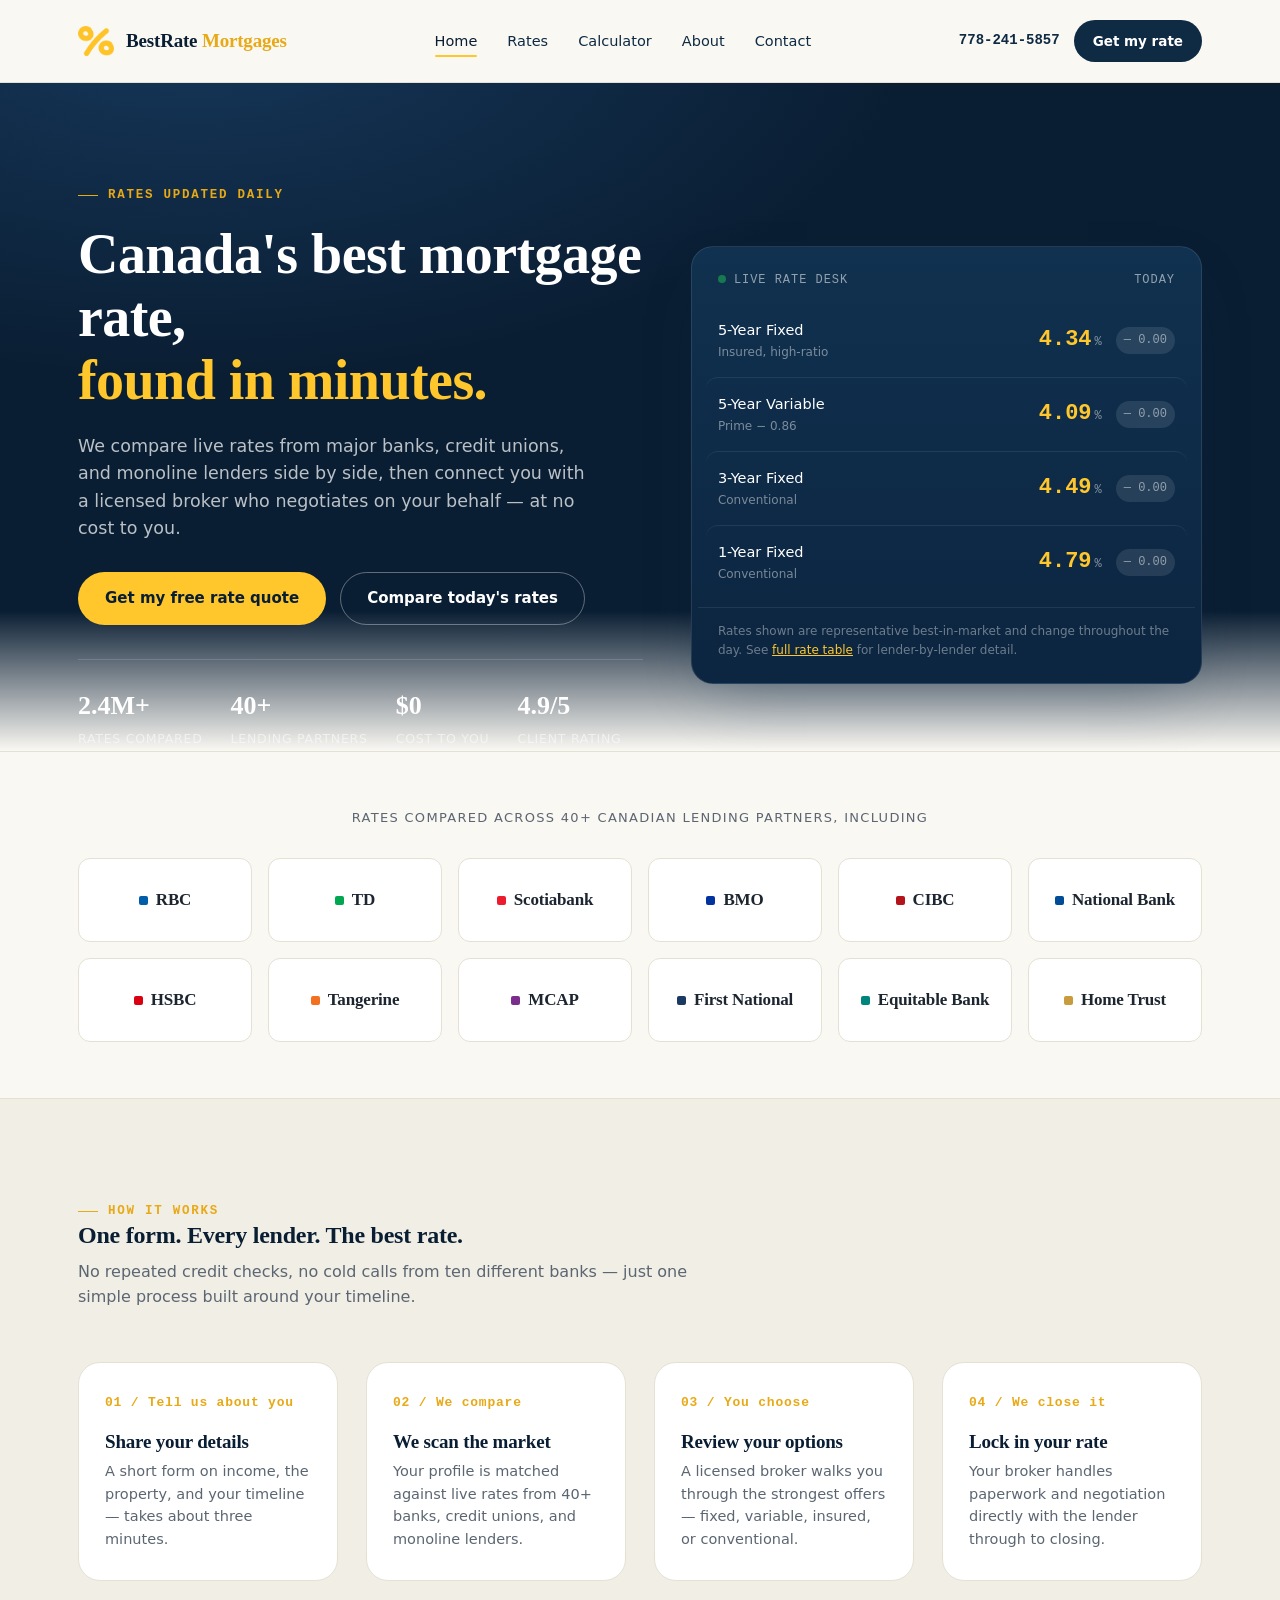
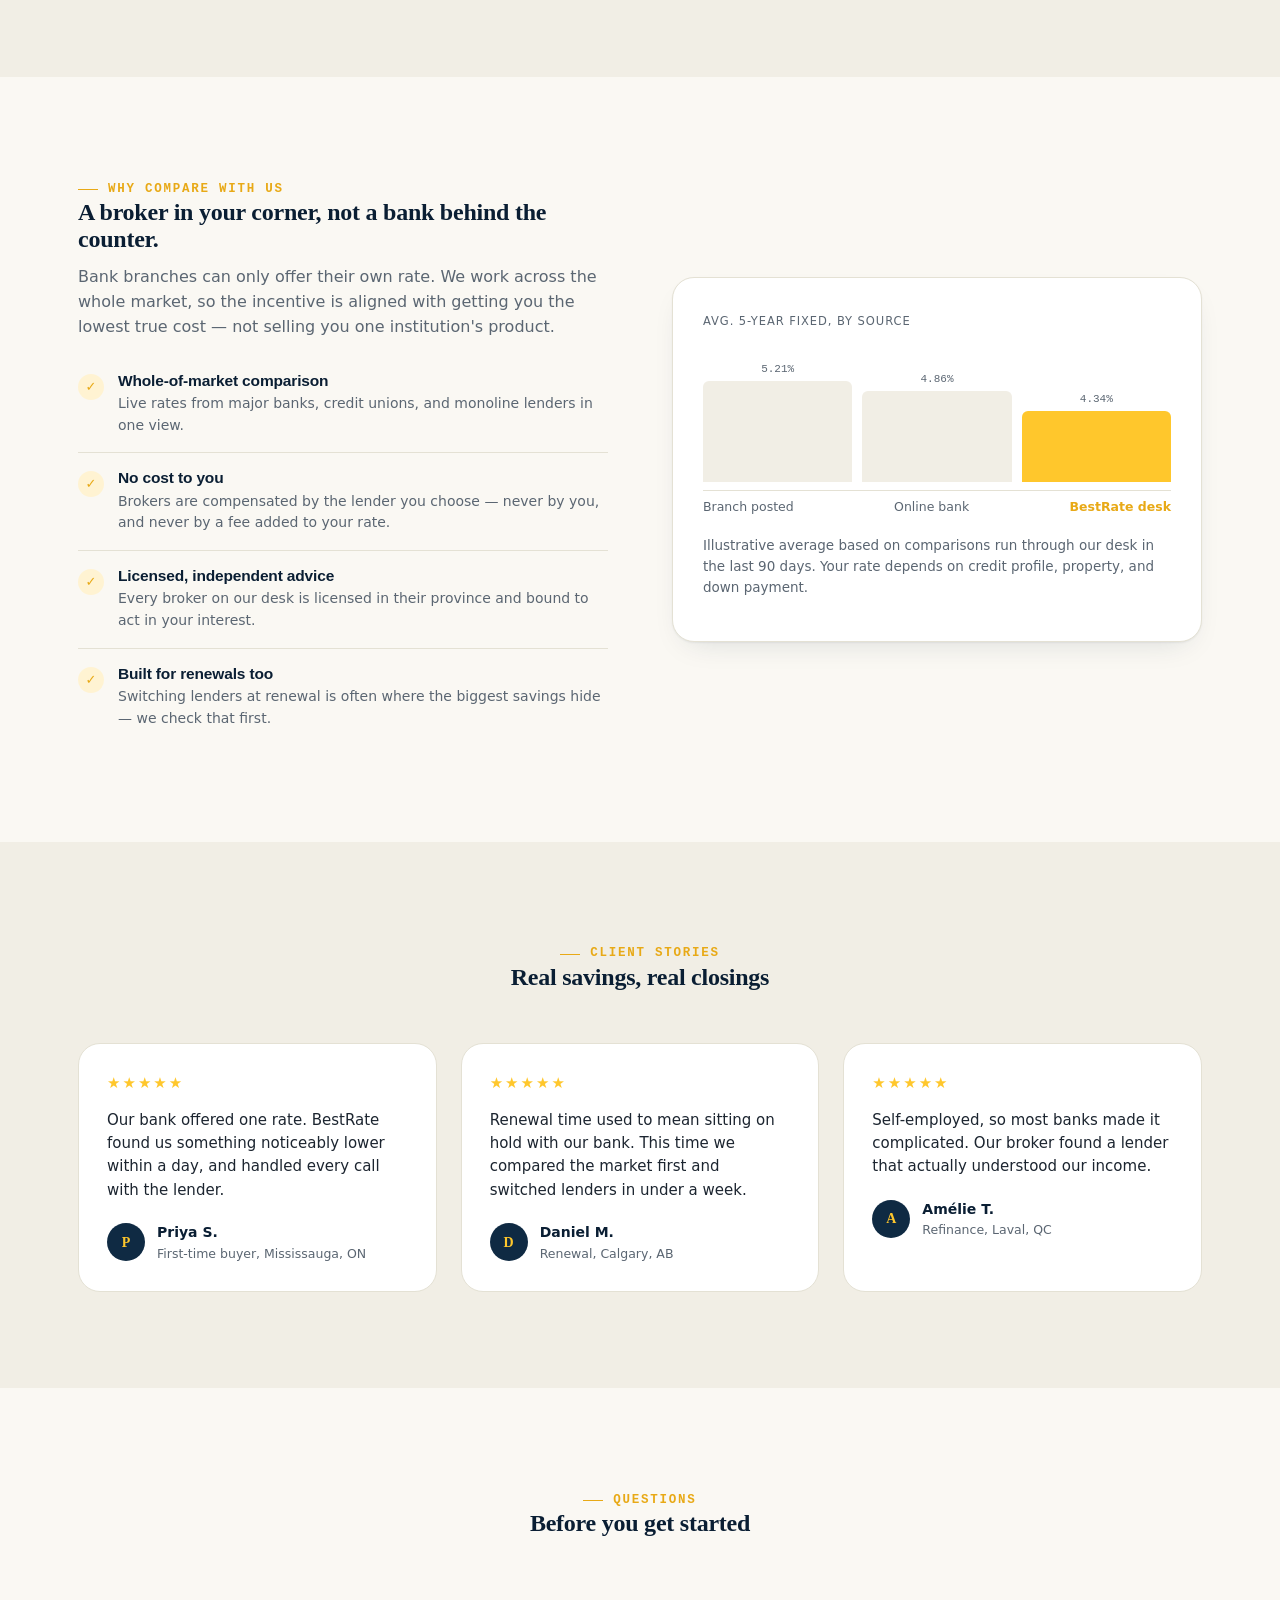
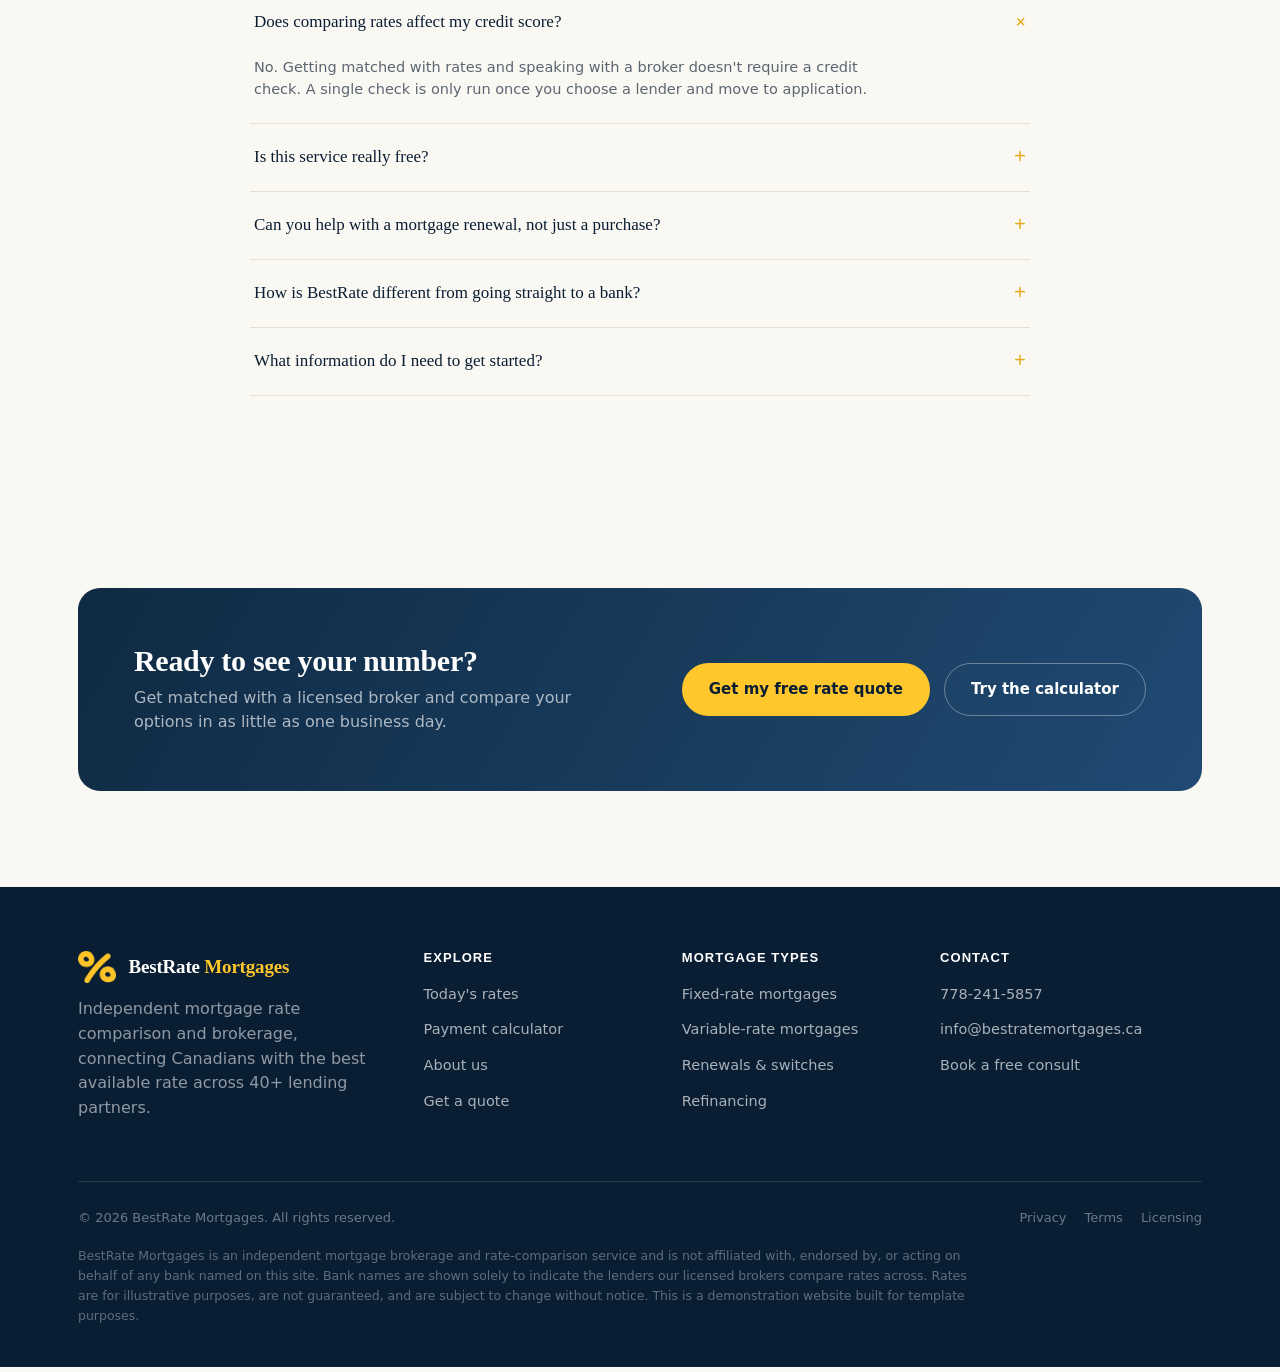
==== commit 8b86d4a9: "Update index.html" ====
--- a/index.html
+++ b/index.html
@@ -27,7 +27,7 @@
       </ul>
     </nav>
     <div class="header-cta">
-      <a href="tel:18885551040" class="phone-link">1-888-555-1040</a>
+      <a href="tel:+17782415857" class="phone-link">778-241-5857</a>
       <a href="contact.html" class="btn btn-navy btn-sm">Get my rate</a>
     </div>
     <button class="nav-toggle" aria-label="Open menu">
@@ -313,8 +313,8 @@
       <div class="footer-col">
         <h4>Contact</h4>
         <ul>
-          <li><a href="tel:18885551040">1-888-555-1040</a></li>
-          <li><a href="mailto:hello@bestratemortgages.example">hello@bestratemortgages.example</a></li>
+          <li><a href="tel:+17782415857">778-241-5857</a></li>
+          <li><a href="mailto:info@bestratemortgages.ca">info@bestratemortgages.ca</a></li>
           <li><a href="contact.html">Book a free consult</a></li>
         </ul>
       </div>
--- a/css/style.css
+++ b/css/style.css
@@ -154,13 +154,14 @@
   gap: 12px;
   text-decoration: none;
 }
-.brand img{ height: 34px; width: 34px; }
+.brand img{ height: 30px; width: auto; }
 .brand-word{
   font-family: 'Fraunces', serif;
   font-weight: 700;
-  font-size: 20px;
+  font-size: 19px;
   color: var(--navy-950);
   letter-spacing: -0.01em;
+  white-space: nowrap;
 }
 .brand-word span{ color: var(--gold-600); }
 
@@ -226,6 +227,7 @@
   border-bottom: 1px solid rgba(255,255,255,0.12);
 }
 .footer-brand .brand-word{ color: #fff; }
+.footer-brand .brand img{ height: 32px; }
 .footer-brand p{ color: rgba(255,255,255,0.55); max-width: 320px; margin-top: 14px; }
 .footer-col h4{
   color: #fff;
@@ -624,8 +626,14 @@
 .rate-toolbar{
   display: flex;
   gap: 12px;
+  margin-bottom: 14px;
+  flex-wrap: wrap;
+}
+.rate-toolbar + .rate-toolbar{
   margin-bottom: 28px;
-  flex-wrap: wrap;
+  padding-top: 4px;
+  border-top: 1px dashed var(--line);
+  padding-top: 14px;
 }
 .chip{
   padding: 9px 18px;
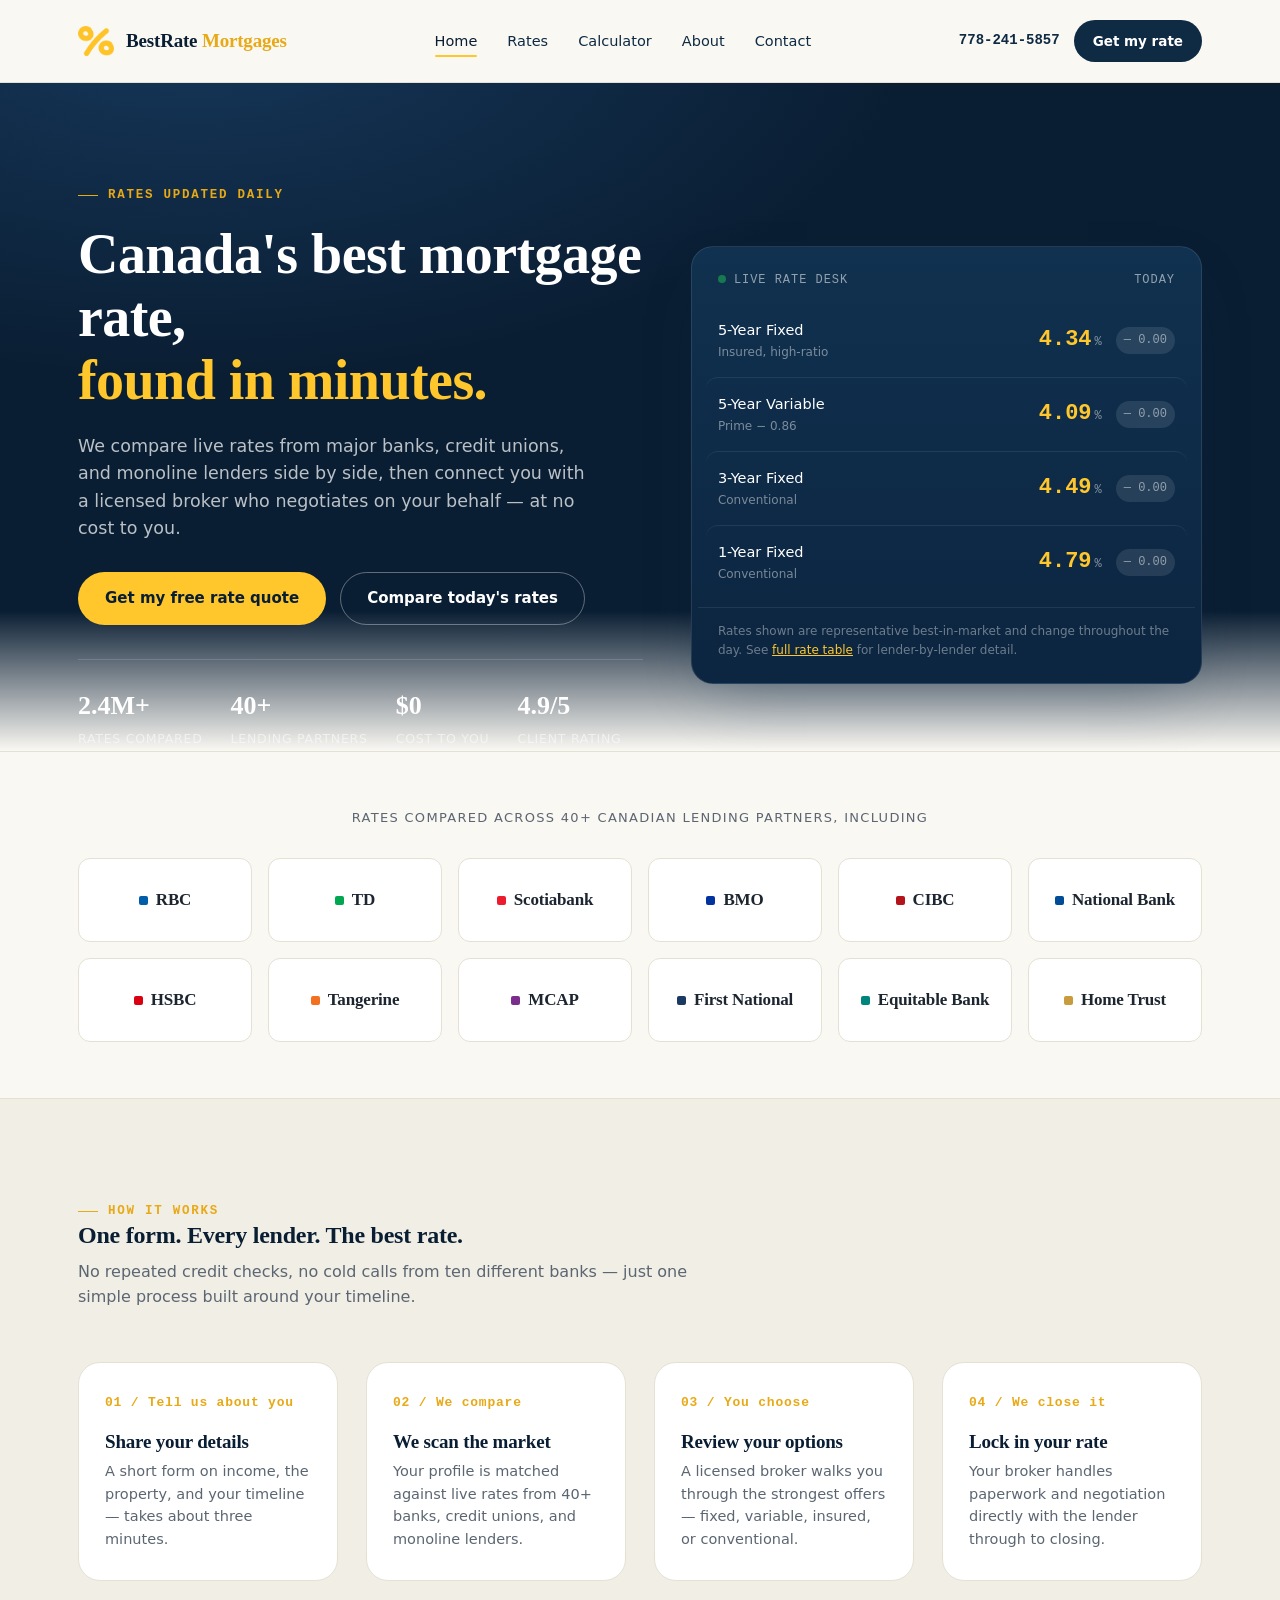
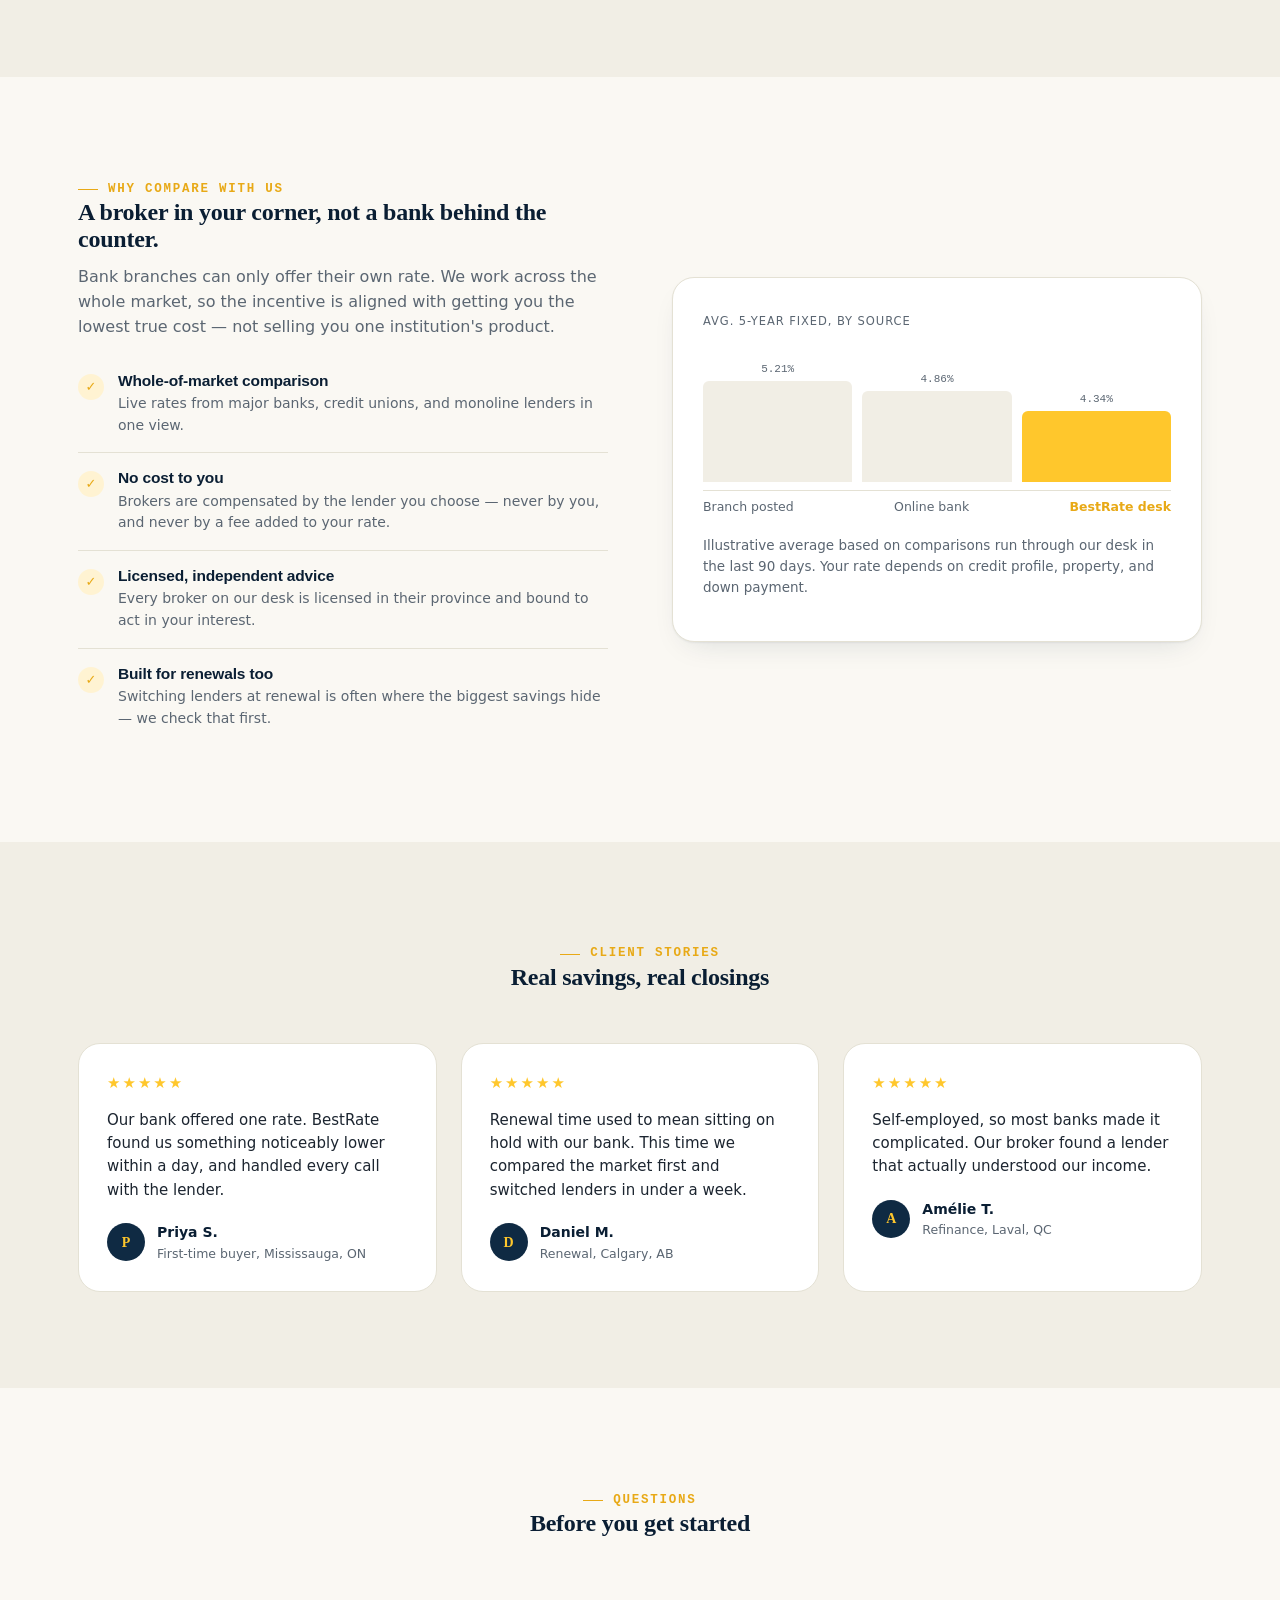
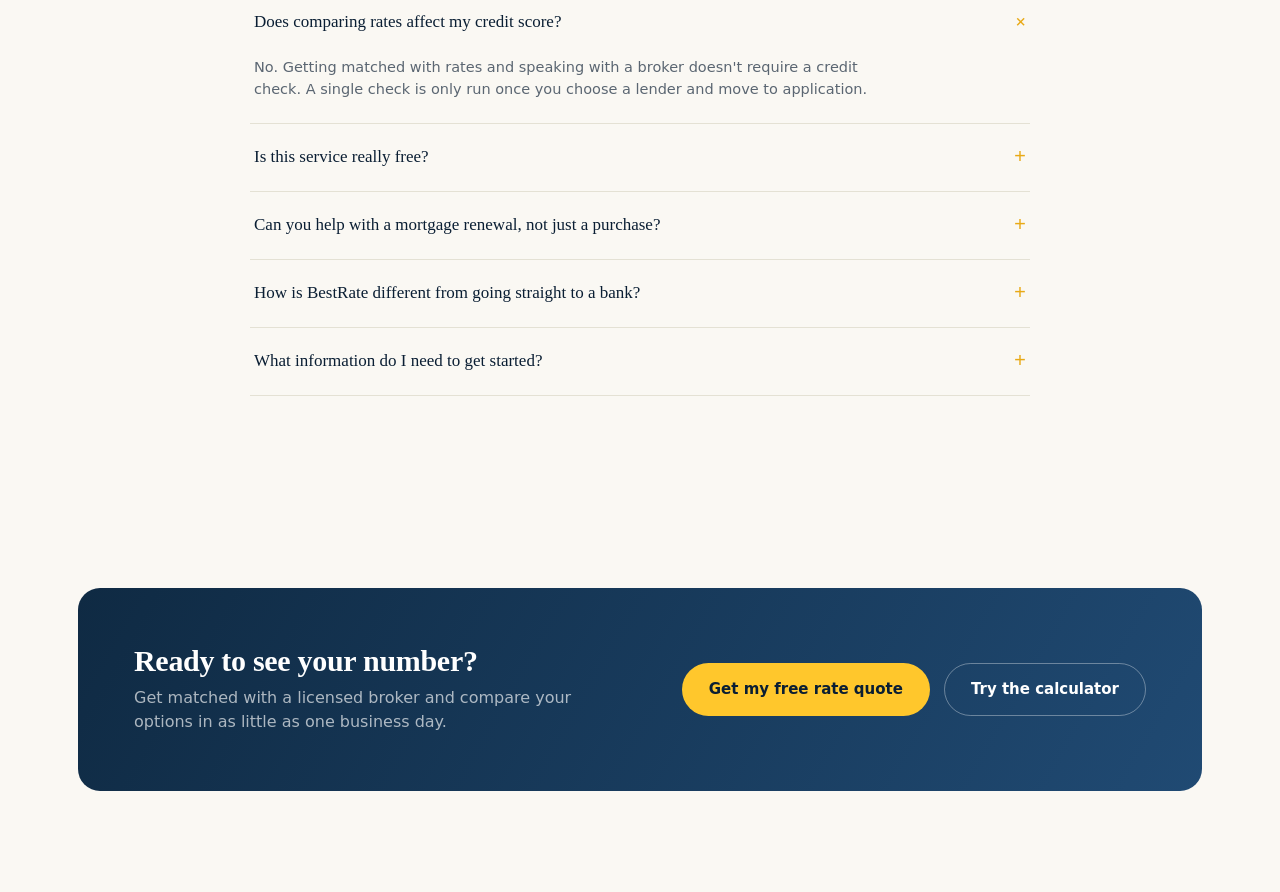
==== commit e895e495: "Update index.html" ====
--- a/index.html
+++ b/index.html
@@ -285,51 +285,8 @@
 </section>
 
 <!-- ============ FOOTER ============ -->
-<footer class="site-footer">
-  <div class="container">
-    <div class="footer-grid">
-      <div class="footer-brand">
-        <a href="index.html" class="brand"><img src="images/logo-transparent.png" alt="BestRate Mortgages logo"><span class="brand-word">BestRate <span style="color:var(--gold-500)">Mortgages</span></span></a>
-        <p>Independent mortgage rate comparison and brokerage, connecting Canadians with the best available rate across 40+ lending partners.</p>
-      </div>
-      <div class="footer-col">
-        <h4>Explore</h4>
-        <ul>
-          <li><a href="rates.html">Today's rates</a></li>
-          <li><a href="calculator.html">Payment calculator</a></li>
-          <li><a href="about.html">About us</a></li>
-          <li><a href="contact.html">Get a quote</a></li>
-        </ul>
-      </div>
-      <div class="footer-col">
-        <h4>Mortgage types</h4>
-        <ul>
-          <li><a href="rates.html">Fixed-rate mortgages</a></li>
-          <li><a href="rates.html">Variable-rate mortgages</a></li>
-          <li><a href="rates.html">Renewals &amp; switches</a></li>
-          <li><a href="rates.html">Refinancing</a></li>
-        </ul>
-      </div>
-      <div class="footer-col">
-        <h4>Contact</h4>
-        <ul>
-          <li><a href="tel:+17782415857">778-241-5857</a></li>
-          <li><a href="mailto:info@bestratemortgages.ca">info@bestratemortgages.ca</a></li>
-          <li><a href="contact.html">Book a free consult</a></li>
-        </ul>
-      </div>
-    </div>
-    <div class="footer-bottom">
-      <span>© <span data-year></span> BestRate Mortgages. All rights reserved.</span>
-      <div class="footer-legal">
-        <a href="#">Privacy</a>
-        <a href="#">Terms</a>
-        <a href="#">Licensing</a>
-      </div>
-    </div>
-    <p class="disclosure">BestRate Mortgages is an independent mortgage brokerage and rate-comparison service and is not affiliated with, endorsed by, or acting on behalf of any bank named on this site. Bank names are shown solely to indicate the lenders our licensed brokers compare rates across. Rates are for illustrative purposes, are not guaranteed, and are subject to change without notice. This is a demonstration website built for template purposes.</p>
-  </div>
-</footer>
+<div data-include="components/footer.html"></div>
+
 
 <script src="js/main.js"></script>
 </body>
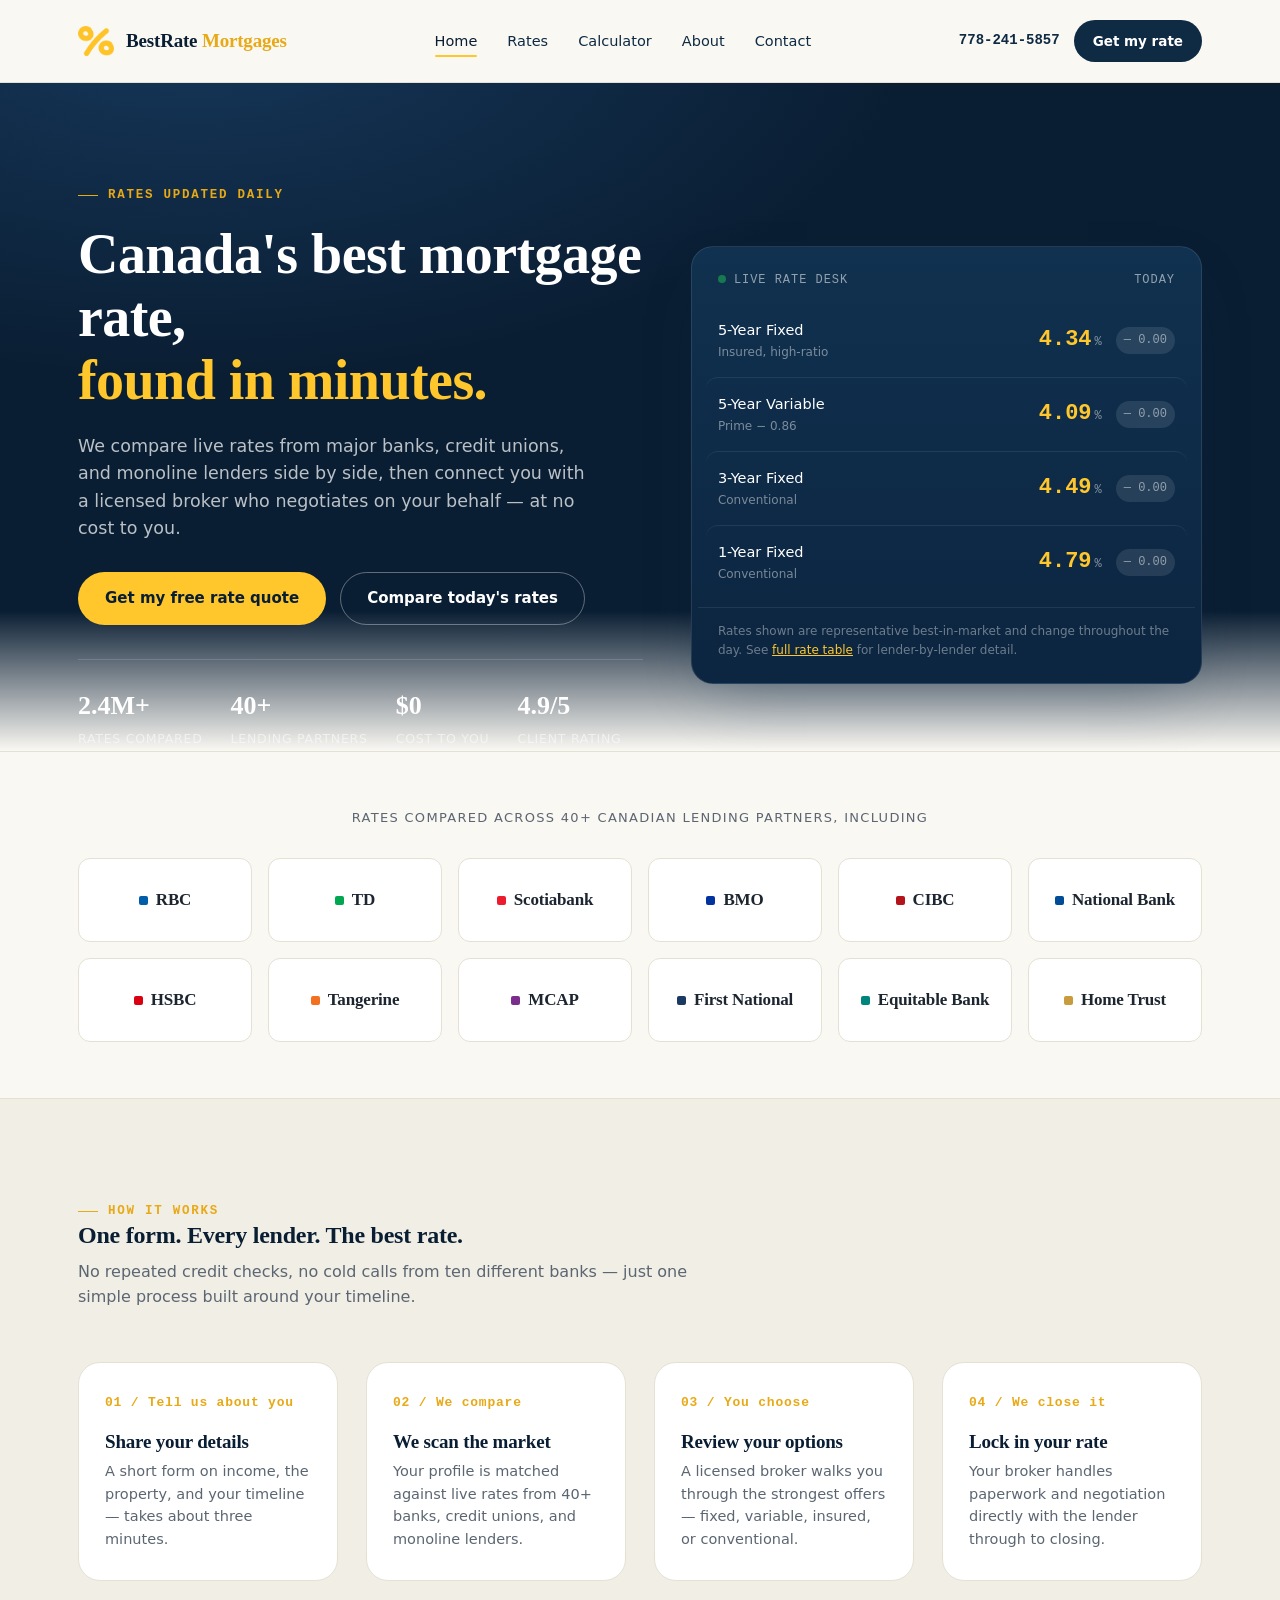
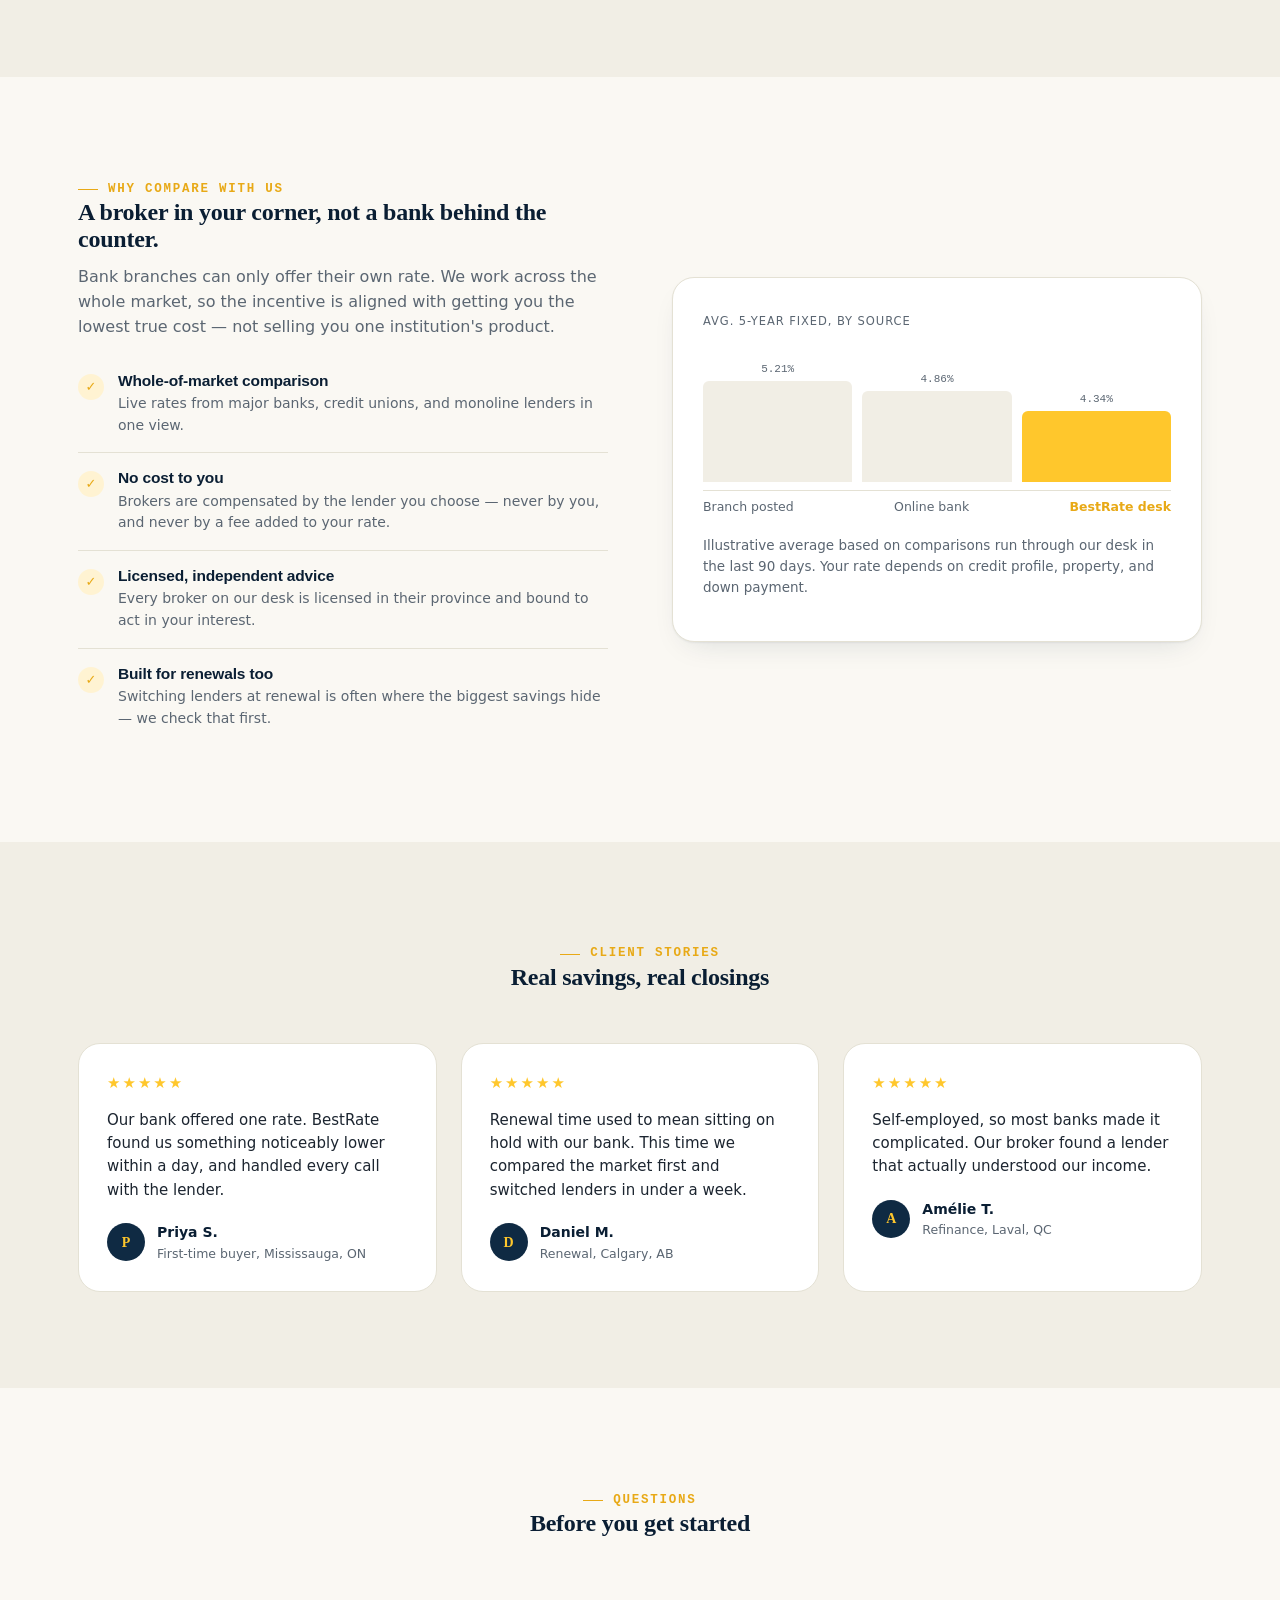
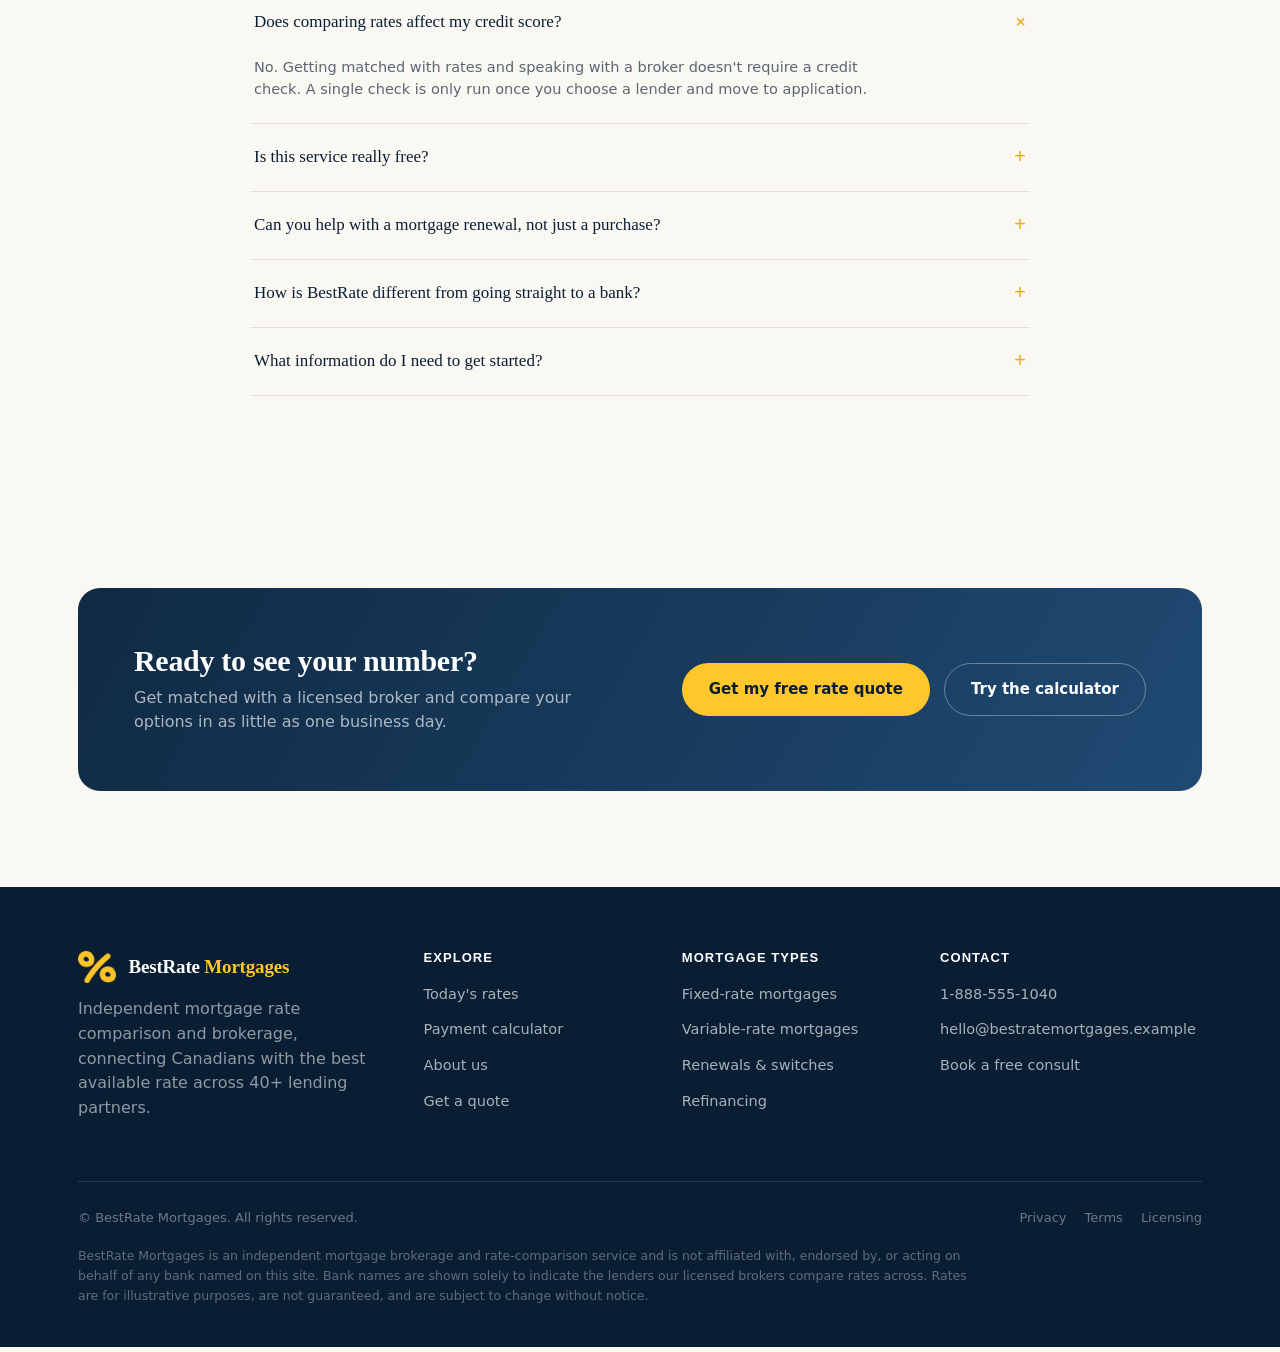
==== commit 8dcd9577: "Update index.html" ====
--- a/index.html
+++ b/index.html
@@ -11,46 +11,7 @@
 <body>
 
 <!-- ============ HEADER ============ -->
-<header class="site-header">
-  <div class="container">
-    <a href="index.html" class="brand">
-      <img src="images/logo-transparent.png" alt="BestRate Mortgages logo">
-      <span class="brand-word">BestRate <span>Mortgages</span></span>
-    </a>
-    <nav class="main-nav">
-      <ul>
-        <li><a href="index.html" class="active">Home</a></li>
-        <li><a href="rates.html">Rates</a></li>
-        <li><a href="calculator.html">Calculator</a></li>
-        <li><a href="about.html">About</a></li>
-        <li><a href="contact.html">Contact</a></li>
-      </ul>
-    </nav>
-    <div class="header-cta">
-      <a href="tel:+17782415857" class="phone-link">778-241-5857</a>
-      <a href="contact.html" class="btn btn-navy btn-sm">Get my rate</a>
-    </div>
-    <button class="nav-toggle" aria-label="Open menu">
-      <span></span><span></span><span></span>
-    </button>
-  </div>
-</header>
-
-<!-- Mobile drawer -->
-<div class="mobile-nav">
-  <div class="mobile-nav-top">
-    <span class="brand-word">BestRate <span style="color:var(--gold-500)">Mortgages</span></span>
-    <button class="mobile-nav-close" aria-label="Close menu">&times;</button>
-  </div>
-  <ul>
-    <li><a href="index.html">Home</a></li>
-    <li><a href="rates.html">Rates</a></li>
-    <li><a href="calculator.html">Calculator</a></li>
-    <li><a href="about.html">About</a></li>
-    <li><a href="contact.html">Contact</a></li>
-  </ul>
-  <a href="contact.html" class="btn btn-gold btn-block">Get my rate</a>
-</div>
+<div data-include="components/header.html"></div>
 
 <!-- ============ HERO ============ -->
 <section class="hero">
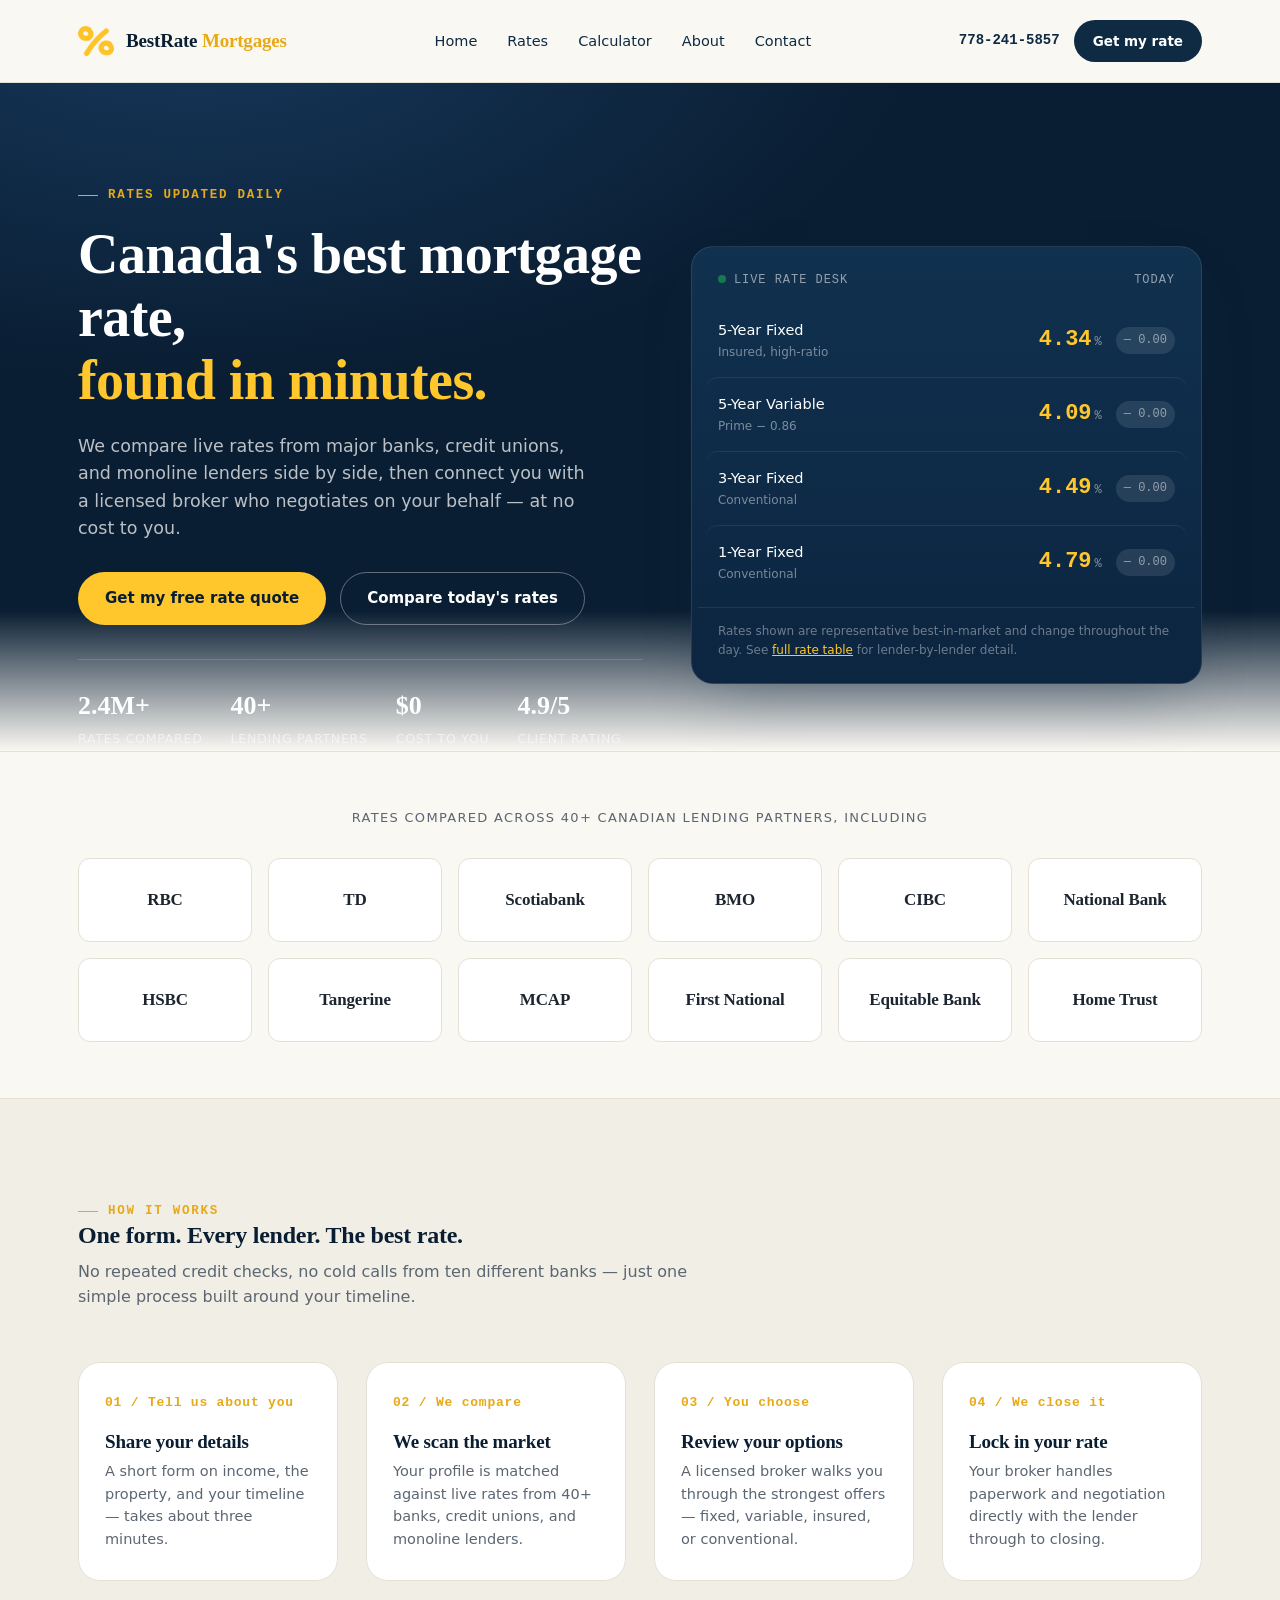
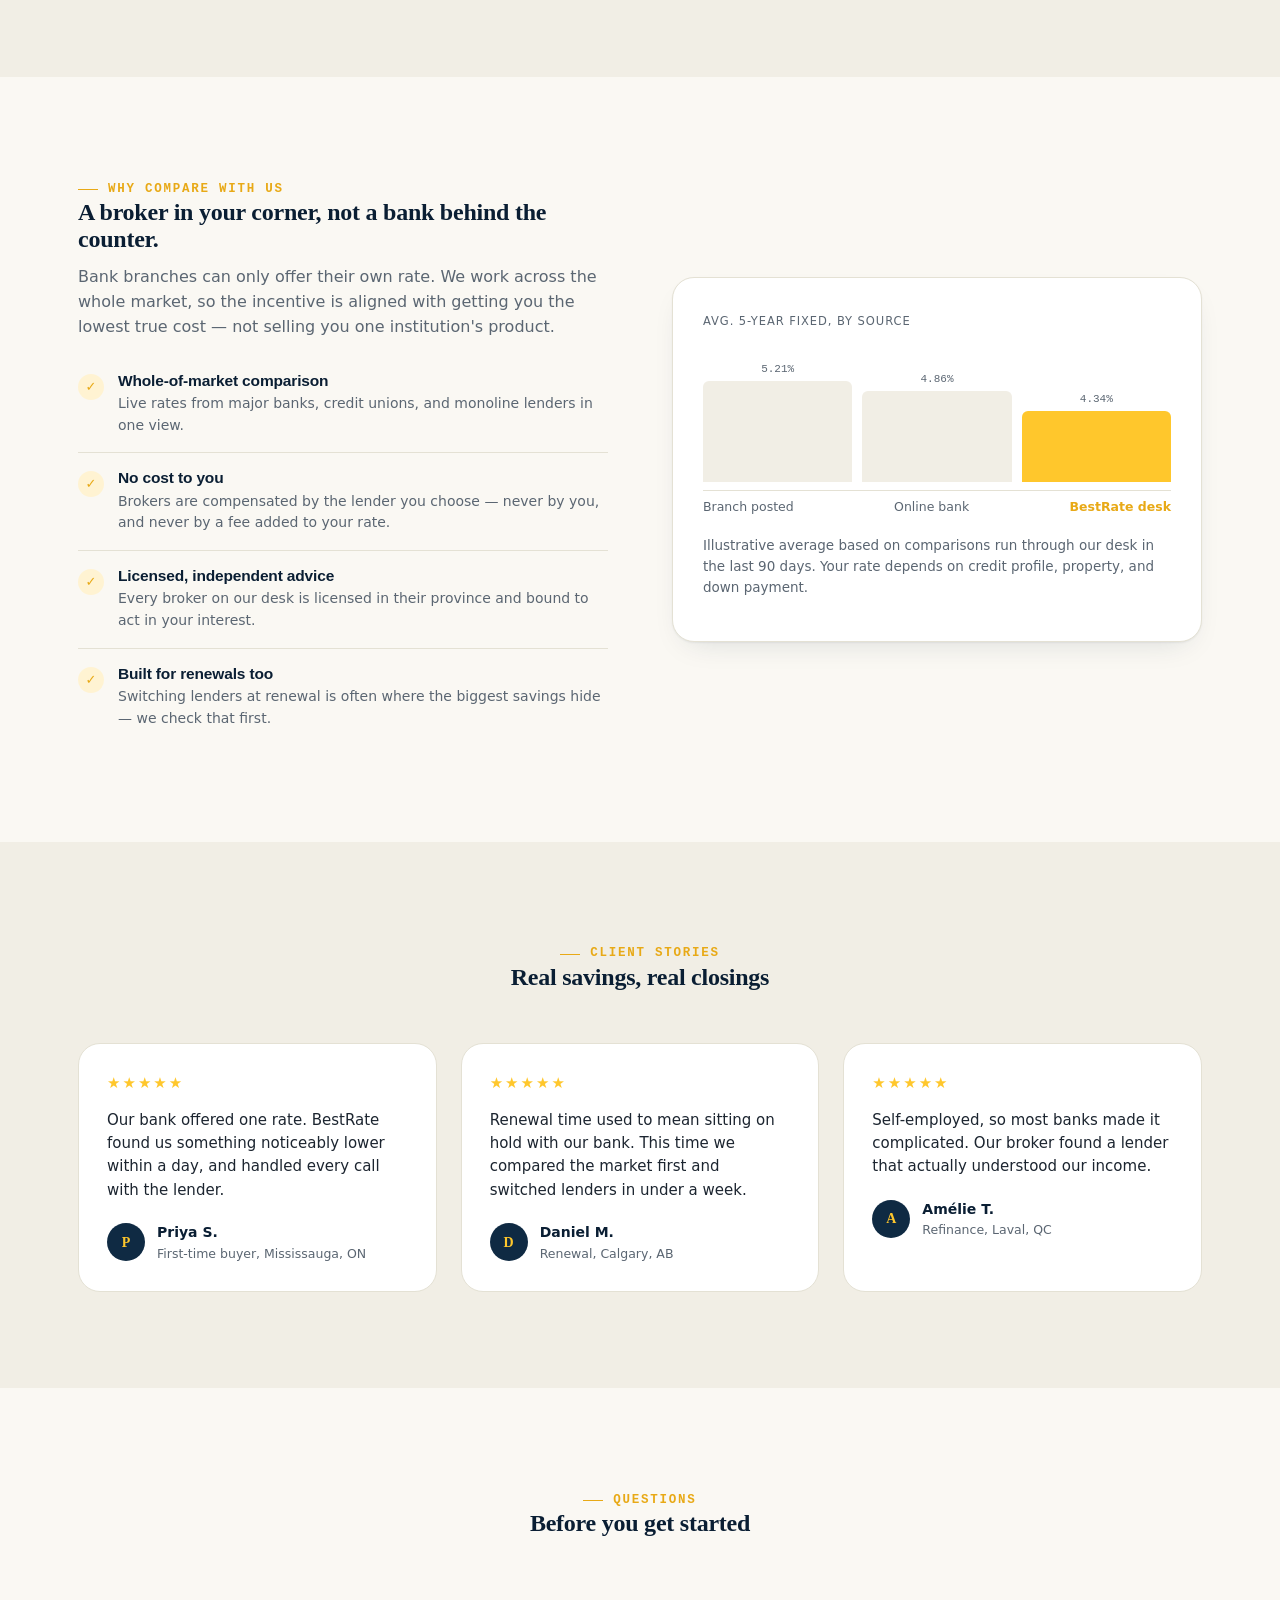
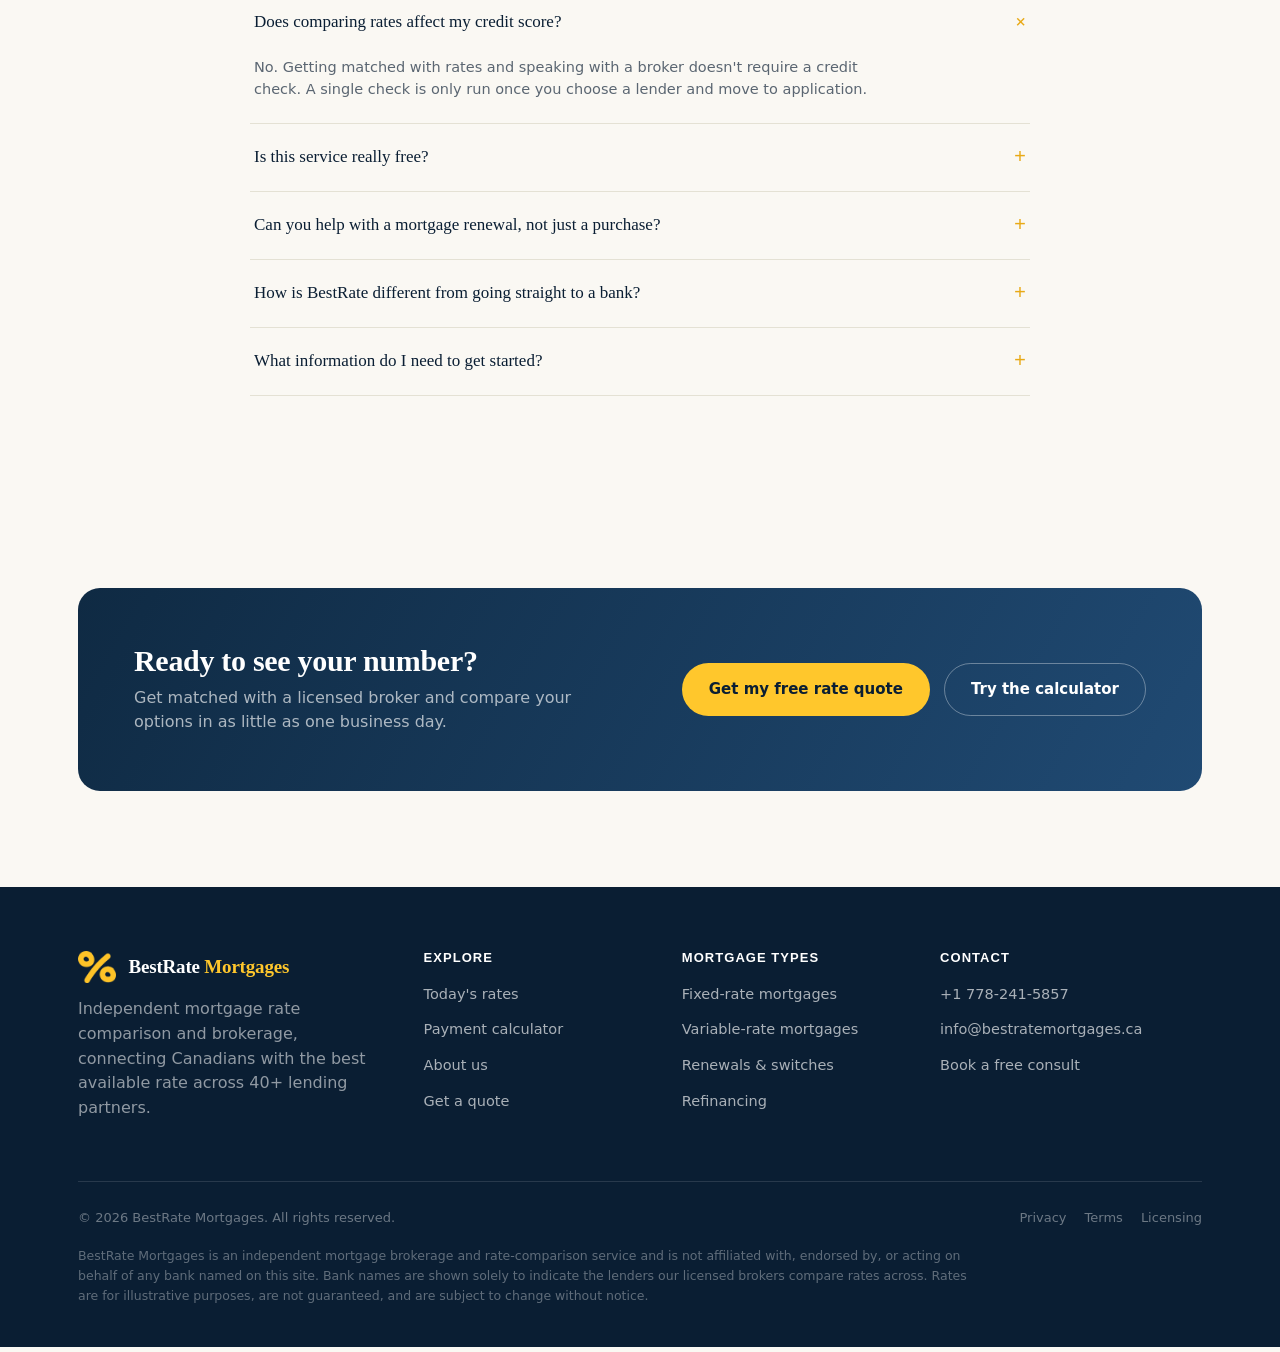
==== commit e1680822: "Update index.html" ====
--- a/index.html
+++ b/index.html
@@ -69,18 +69,18 @@
   <div class="container">
     <p class="partners-label">Rates compared across 40+ Canadian lending partners, including</p>
     <div class="partner-grid">
-      <div class="partner-badge"><span class="partner-mark"><span class="sq" style="background:#005DAA"></span>RBC</span></div>
-      <div class="partner-badge"><span class="partner-mark"><span class="sq" style="background:#00A650"></span>TD</span></div>
-      <div class="partner-badge"><span class="partner-mark"><span class="sq" style="background:#EC1C2E"></span>Scotiabank</span></div>
-      <div class="partner-badge"><span class="partner-mark"><span class="sq" style="background:#0033A0"></span>BMO</span></div>
-      <div class="partner-badge"><span class="partner-mark"><span class="sq" style="background:#B4131B"></span>CIBC</span></div>
-      <div class="partner-badge"><span class="partner-mark"><span class="sq" style="background:#004C97"></span>National Bank</span></div>
-      <div class="partner-badge"><span class="partner-mark"><span class="sq" style="background:#DB0011"></span>HSBC</span></div>
-      <div class="partner-badge"><span class="partner-mark"><span class="sq" style="background:#F37021"></span>Tangerine</span></div>
-      <div class="partner-badge"><span class="partner-mark"><span class="sq" style="background:#7A2D8C"></span>MCAP</span></div>
-      <div class="partner-badge"><span class="partner-mark"><span class="sq" style="background:#1B3A63"></span>First National</span></div>
-      <div class="partner-badge"><span class="partner-mark"><span class="sq" style="background:#00857C"></span>Equitable Bank</span></div>
-      <div class="partner-badge"><span class="partner-mark"><span class="sq" style="background:#C89B3C"></span>Home Trust</span></div>
+      <div class="partner-badge"><span class="partner-mark">RBC</span></div>
+      <div class="partner-badge"><span class="partner-mark">TD</span></div>
+      <div class="partner-badge"><span class="partner-mark">Scotiabank</span></div>
+      <div class="partner-badge"><span class="partner-mark">BMO</span></div>
+      <div class="partner-badge"><span class="partner-mark">CIBC</span></div>
+      <div class="partner-badge"><span class="partner-mark">National Bank</span></div>
+      <div class="partner-badge"><span class="partner-mark">HSBC</span></div>
+      <div class="partner-badge"><span class="partner-mark">Tangerine</span></div>
+      <div class="partner-badge"><span class="partner-mark">MCAP</span></div>
+      <div class="partner-badge"><span class="partner-mark">First National</span></div>
+      <div class="partner-badge"><span class="partner-mark">Equitable Bank</span></div>
+      <div class="partner-badge"><span class="partner-mark">Home Trust</span></div>
     </div>
   </div>
 </section>
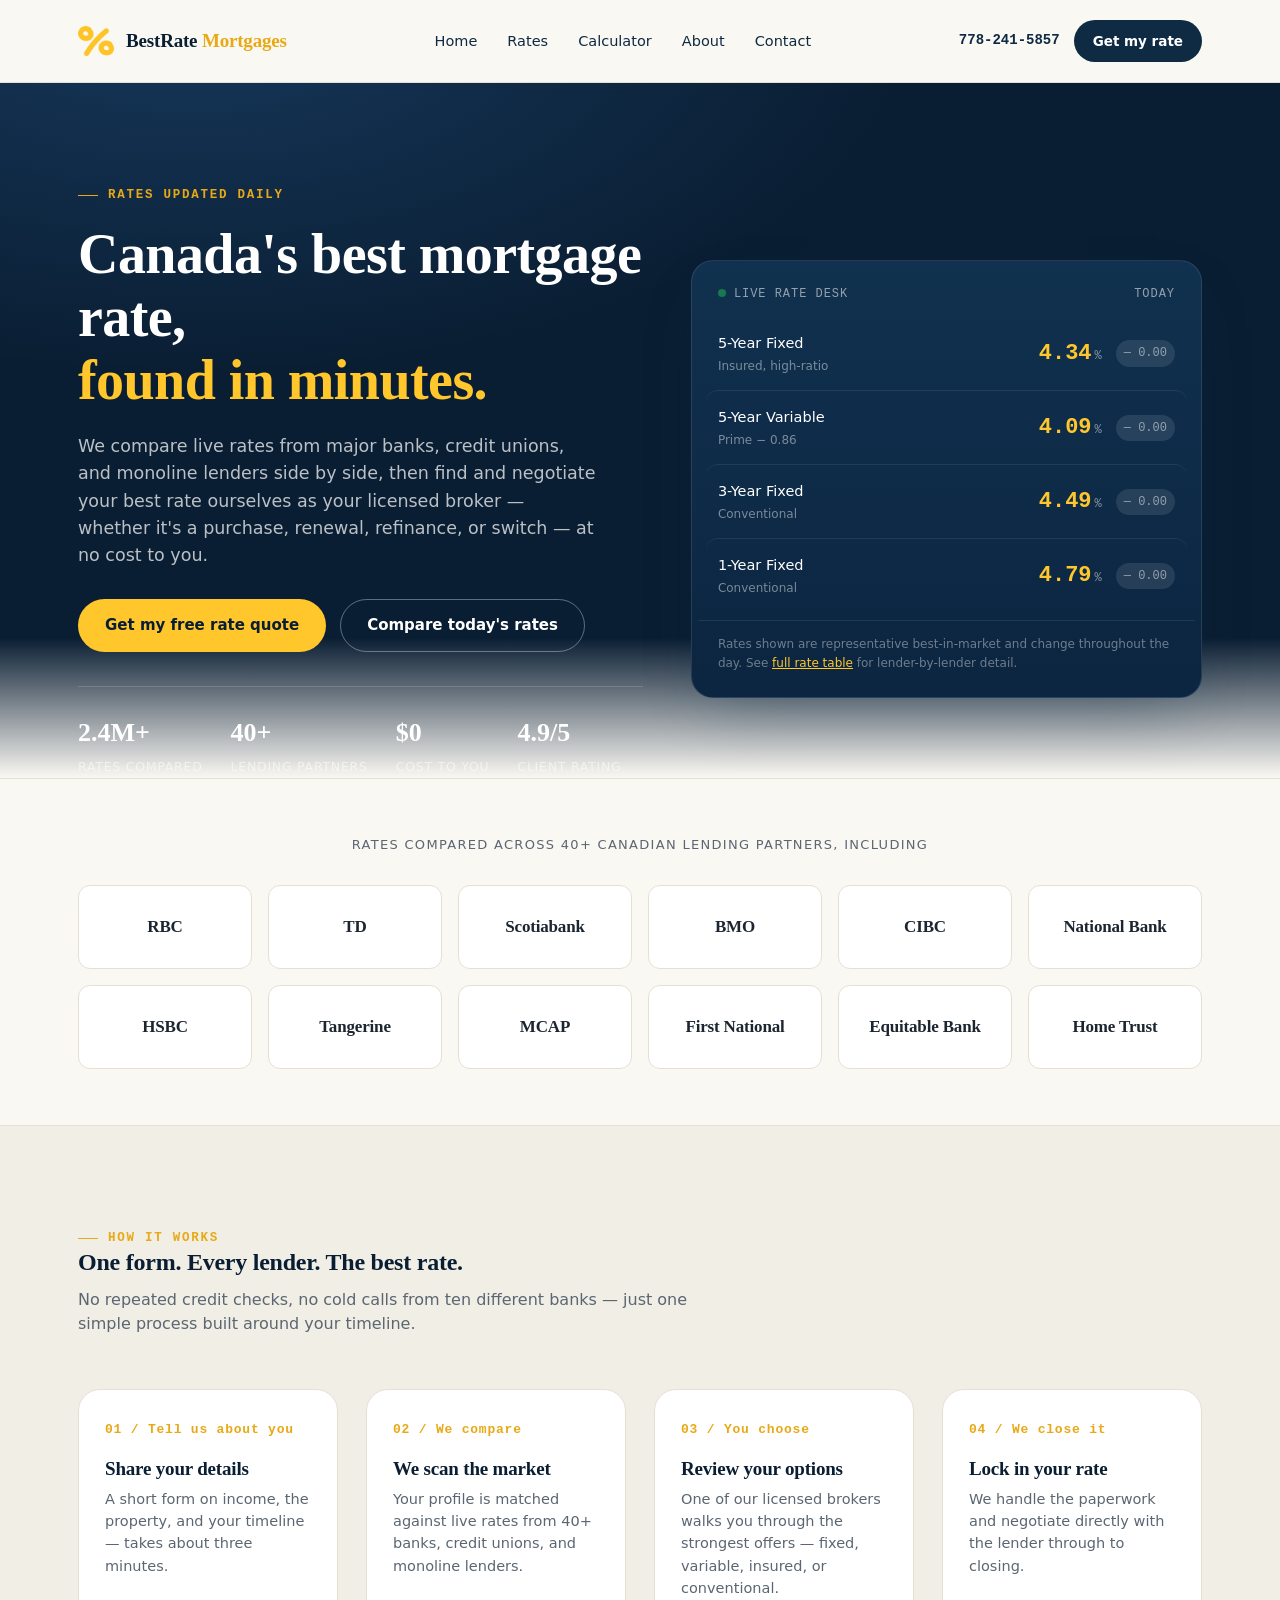
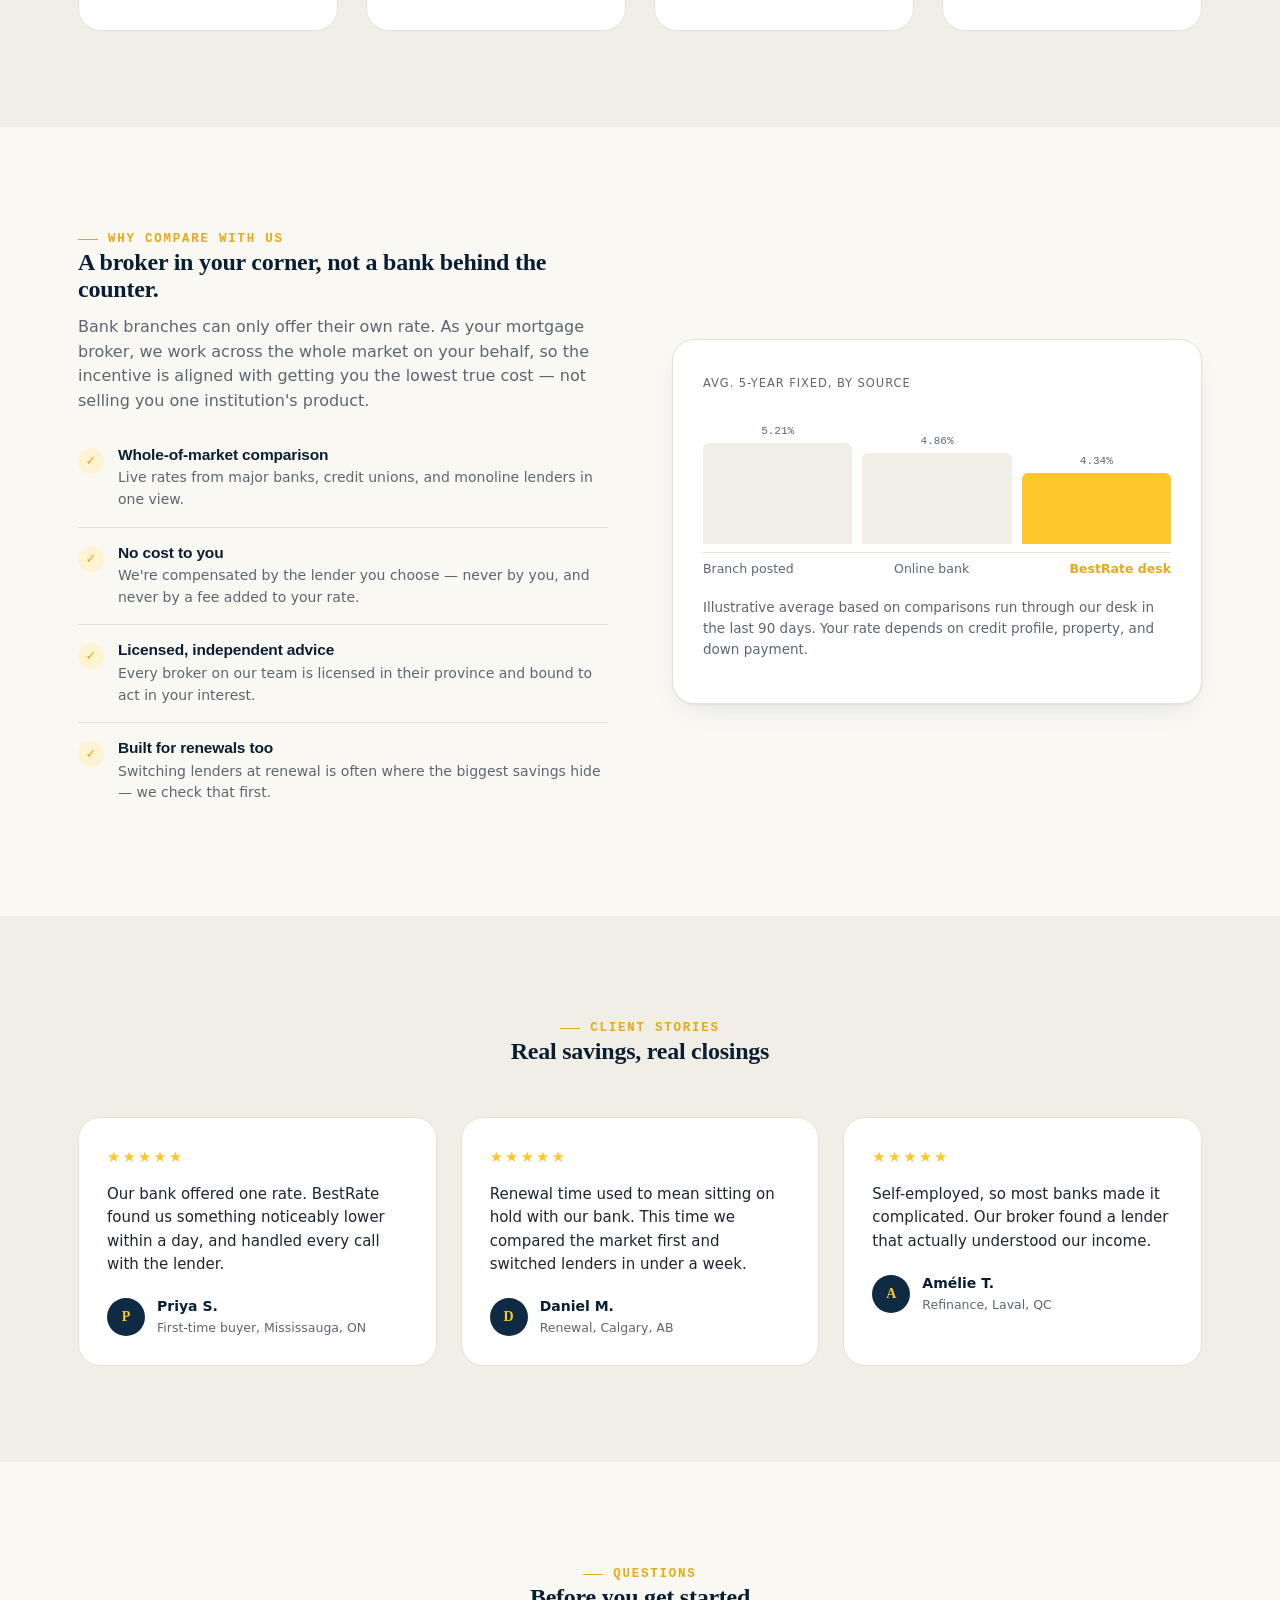
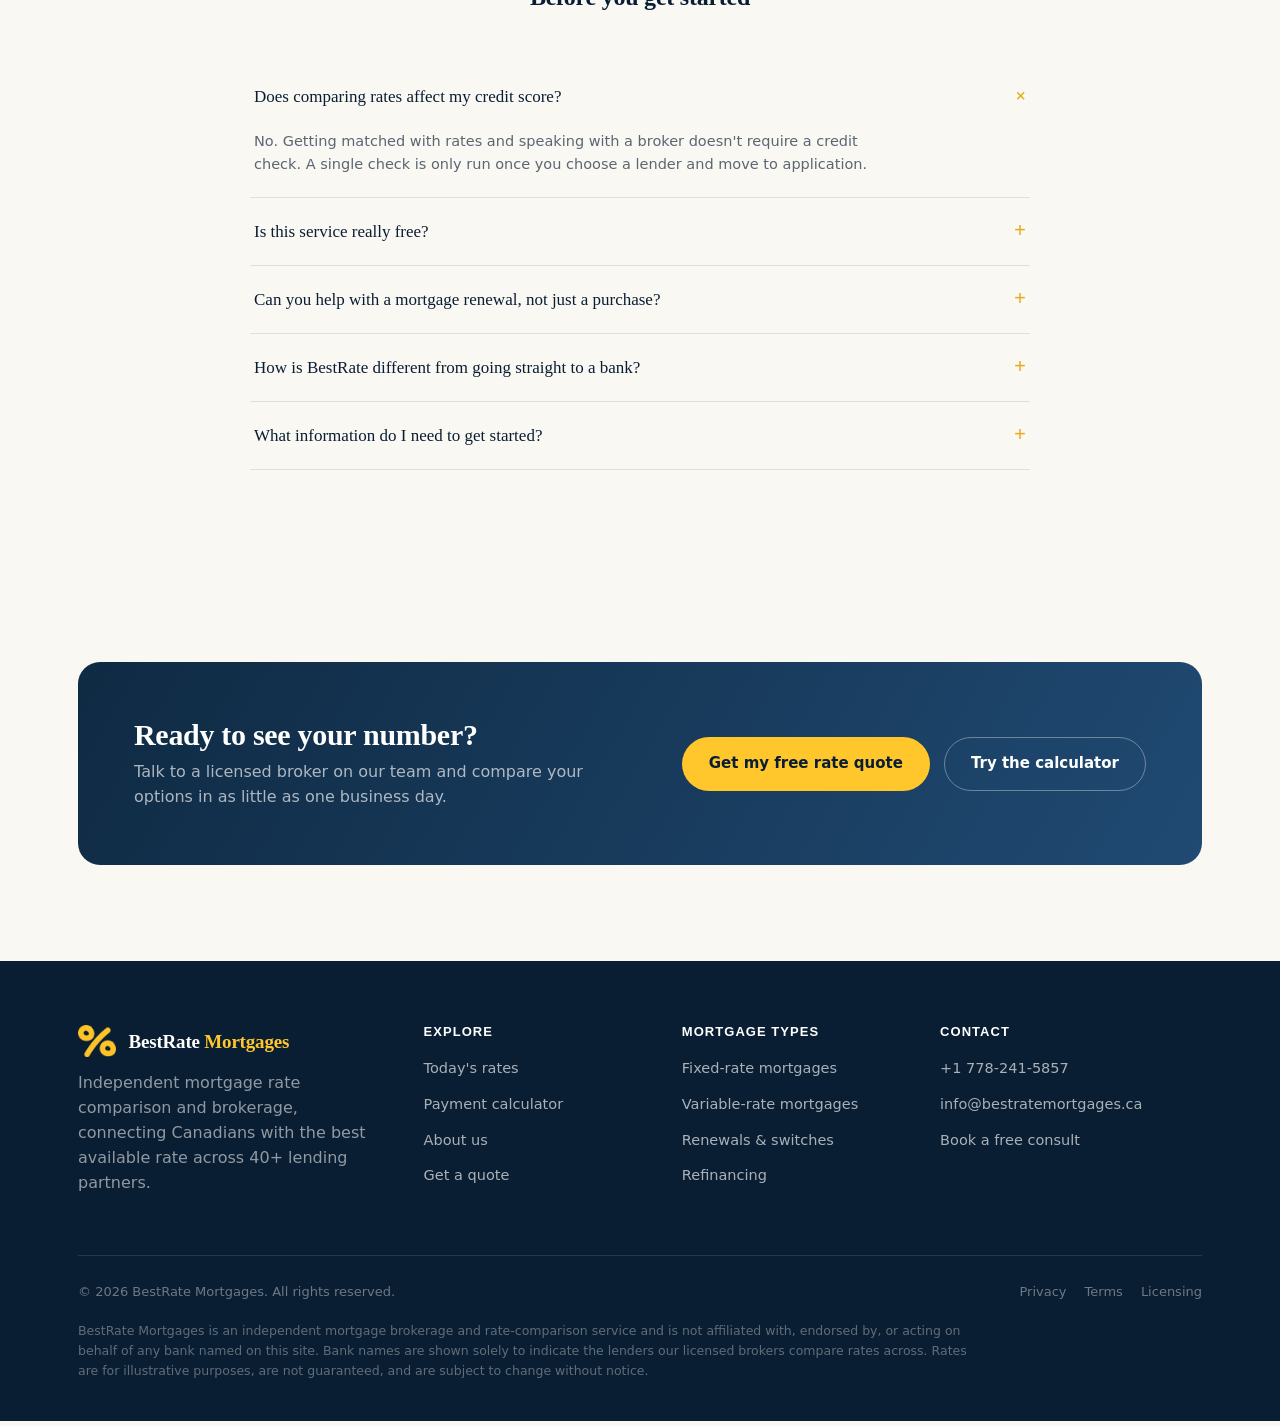
==== commit 70e9aee9: "Update index.html" ====
--- a/index.html
+++ b/index.html
@@ -19,7 +19,7 @@
     <div>
       <span class="eyebrow">Rates updated daily</span>
       <h1>Canada's best mortgage rate,<br><em>found in minutes.</em></h1>
-      <p class="hero-sub">We compare live rates from major banks, credit unions, and monoline lenders side by side, then connect you with a licensed broker who negotiates on your behalf — at no cost to you.</p>
+      <p class="hero-sub">We compare live rates from major banks, credit unions, and monoline lenders side by side, then find and negotiate your best rate ourselves as your licensed broker — whether it's a purchase, renewal, refinance, or switch — at no cost to you.</p>
       <div class="hero-actions">
         <a href="contact.html" class="btn btn-gold">Get my free rate quote</a>
         <a href="rates.html" class="btn btn-outline">Compare today's rates</a>
@@ -107,12 +107,12 @@
       <div class="step-card reveal">
         <span class="step-num">03 / You choose</span>
         <h3>Review your options</h3>
-        <p>A licensed broker walks you through the strongest offers — fixed, variable, insured, or conventional.</p>
+        <p>One of our licensed brokers walks you through the strongest offers — fixed, variable, insured, or conventional.</p>
       </div>
       <div class="step-card reveal">
         <span class="step-num">04 / We close it</span>
         <h3>Lock in your rate</h3>
-        <p>Your broker handles paperwork and negotiation directly with the lender through to closing.</p>
+        <p>We handle the paperwork and negotiate directly with the lender through to closing.</p>
       </div>
     </div>
   </div>
@@ -124,7 +124,7 @@
     <div class="reveal">
       <span class="eyebrow">Why compare with us</span>
       <h2>A broker in your corner, not a bank behind the counter.</h2>
-      <p>Bank branches can only offer their own rate. We work across the whole market, so the incentive is aligned with getting you the lowest true cost — not selling you one institution's product.</p>
+      <p>Bank branches can only offer their own rate. As your mortgage broker, we work across the whole market on your behalf, so the incentive is aligned with getting you the lowest true cost — not selling you one institution's product.</p>
       <ul class="check-list">
         <li>
           <span class="check-ico">✓</span>
@@ -132,11 +132,11 @@
         </li>
         <li>
           <span class="check-ico">✓</span>
-          <div><h4>No cost to you</h4><p>Brokers are compensated by the lender you choose — never by you, and never by a fee added to your rate.</p></div>
-        </li>
-        <li>
-          <span class="check-ico">✓</span>
-          <div><h4>Licensed, independent advice</h4><p>Every broker on our desk is licensed in their province and bound to act in your interest.</p></div>
+          <div><h4>No cost to you</h4><p>We're compensated by the lender you choose — never by you, and never by a fee added to your rate.</p></div>
+        </li>
+        <li>
+          <span class="check-ico">✓</span>
+          <div><h4>Licensed, independent advice</h4><p>Every broker on our team is licensed in their province and bound to act in your interest.</p></div>
         </li>
         <li>
           <span class="check-ico">✓</span>
@@ -223,7 +223,7 @@
       </div>
       <div class="faq-item">
         <button class="faq-q">What information do I need to get started?<span class="plus">+</span></button>
-        <div class="faq-a"><div class="faq-a-inner">Just a few basics: your target purchase price or current mortgage balance, approximate income, and your timeline. Your broker will let you know if anything else is needed for your specific file.</div></div>
+        <div class="faq-a"><div class="faq-a-inner">Just a few basics: your target purchase price or current mortgage balance, approximate income, and your timeline. We'll let you know if anything else is needed for your specific file.</div></div>
       </div>
     </div>
   </div>
@@ -235,7 +235,7 @@
     <div class="cta-band reveal">
       <div>
         <h2>Ready to see your number?</h2>
-        <p>Get matched with a licensed broker and compare your options in as little as one business day.</p>
+        <p>Talk to a licensed broker on our team and compare your options in as little as one business day.</p>
       </div>
       <div class="cta-actions">
         <a href="contact.html" class="btn btn-gold">Get my free rate quote</a>
--- a/css/style.css
+++ b/css/style.css
@@ -456,9 +456,6 @@
   align-items: center;
   gap: 8px;
 }
-.partner-mark .sq{
-  width: 9px; height: 9px; border-radius: 2px; display: inline-block;
-}
 
 /* Steps */
 .steps{
@@ -672,7 +669,6 @@
   vertical-align: middle;
 }
 .lender-cell{ display: flex; align-items: center; gap: 12px; font-weight: 600; color: var(--navy-950); }
-.lender-dot{ width: 10px; height: 10px; border-radius: 3px; flex-shrink: 0; }
 .rate-cell{ font-family: 'IBM Plex Mono', monospace; font-weight: 700; font-size: 16px; color: var(--navy-950); }
 .tag{
   display: inline-block;
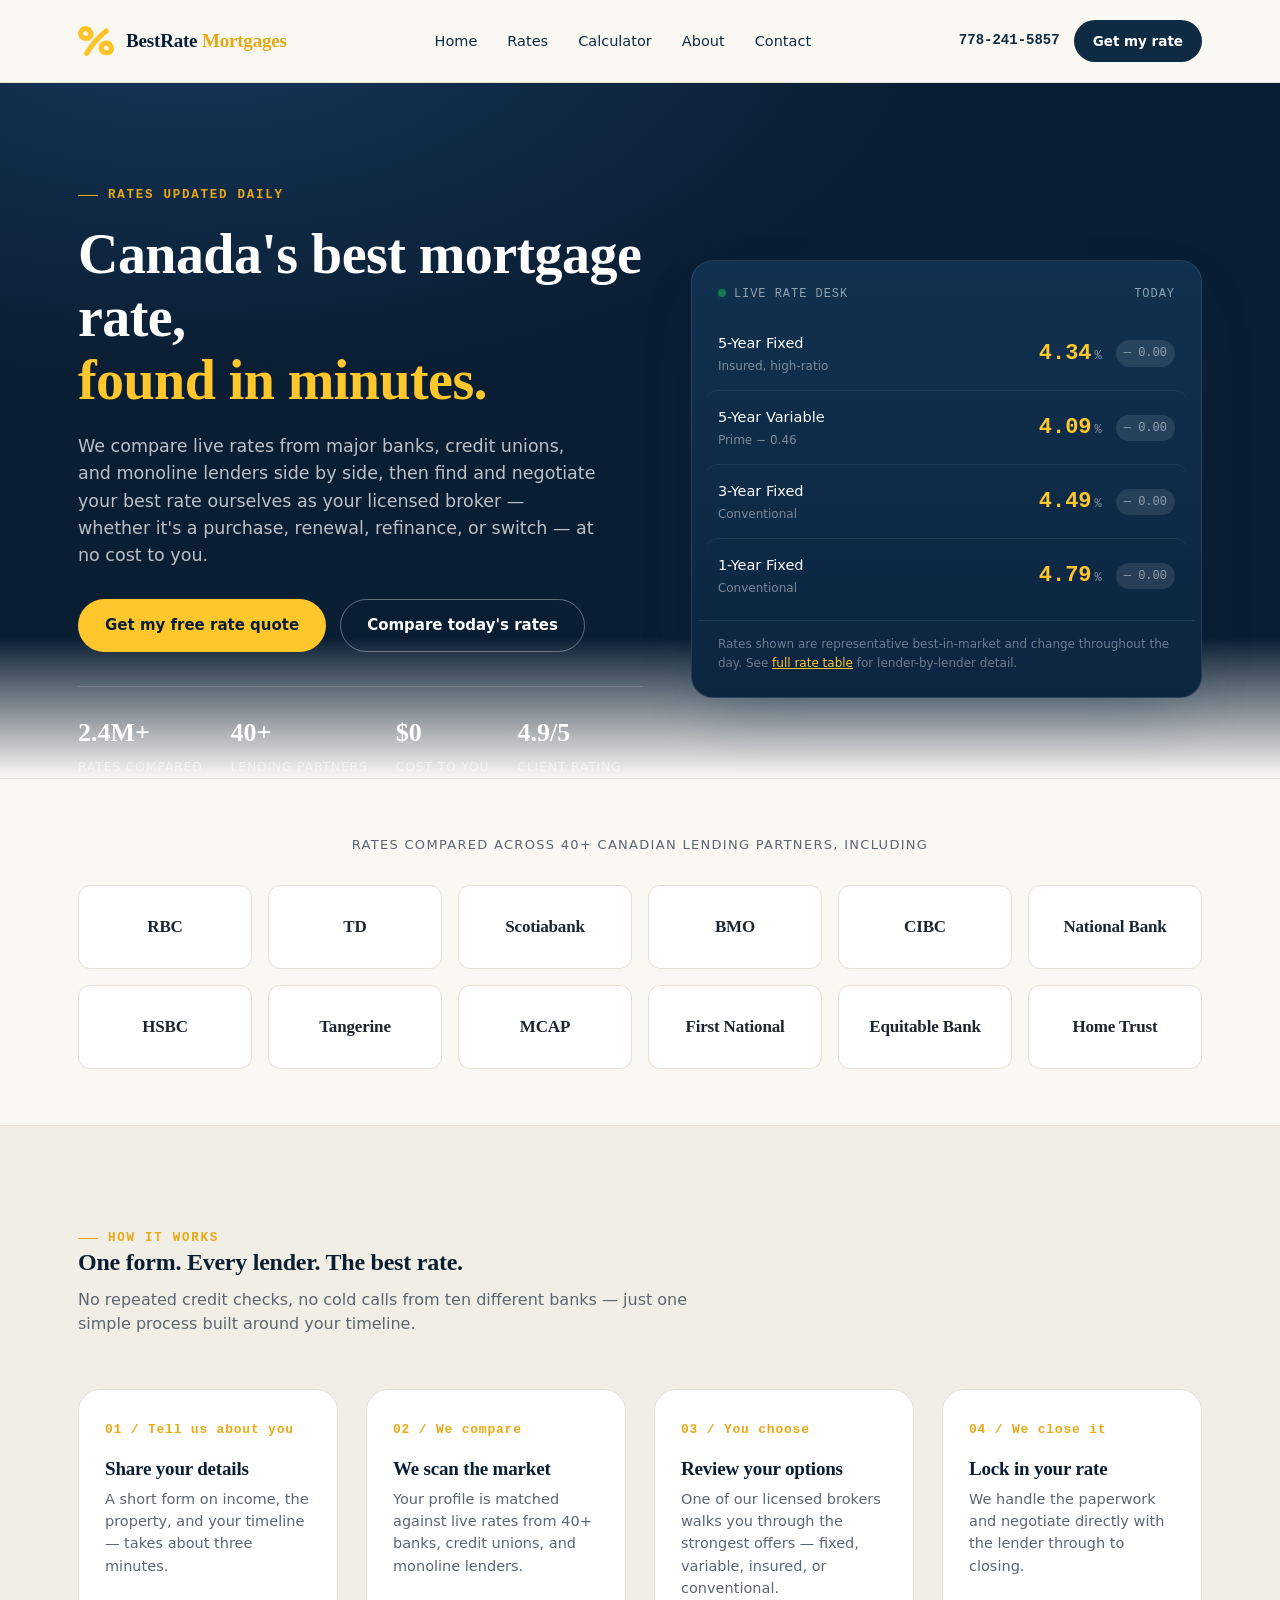
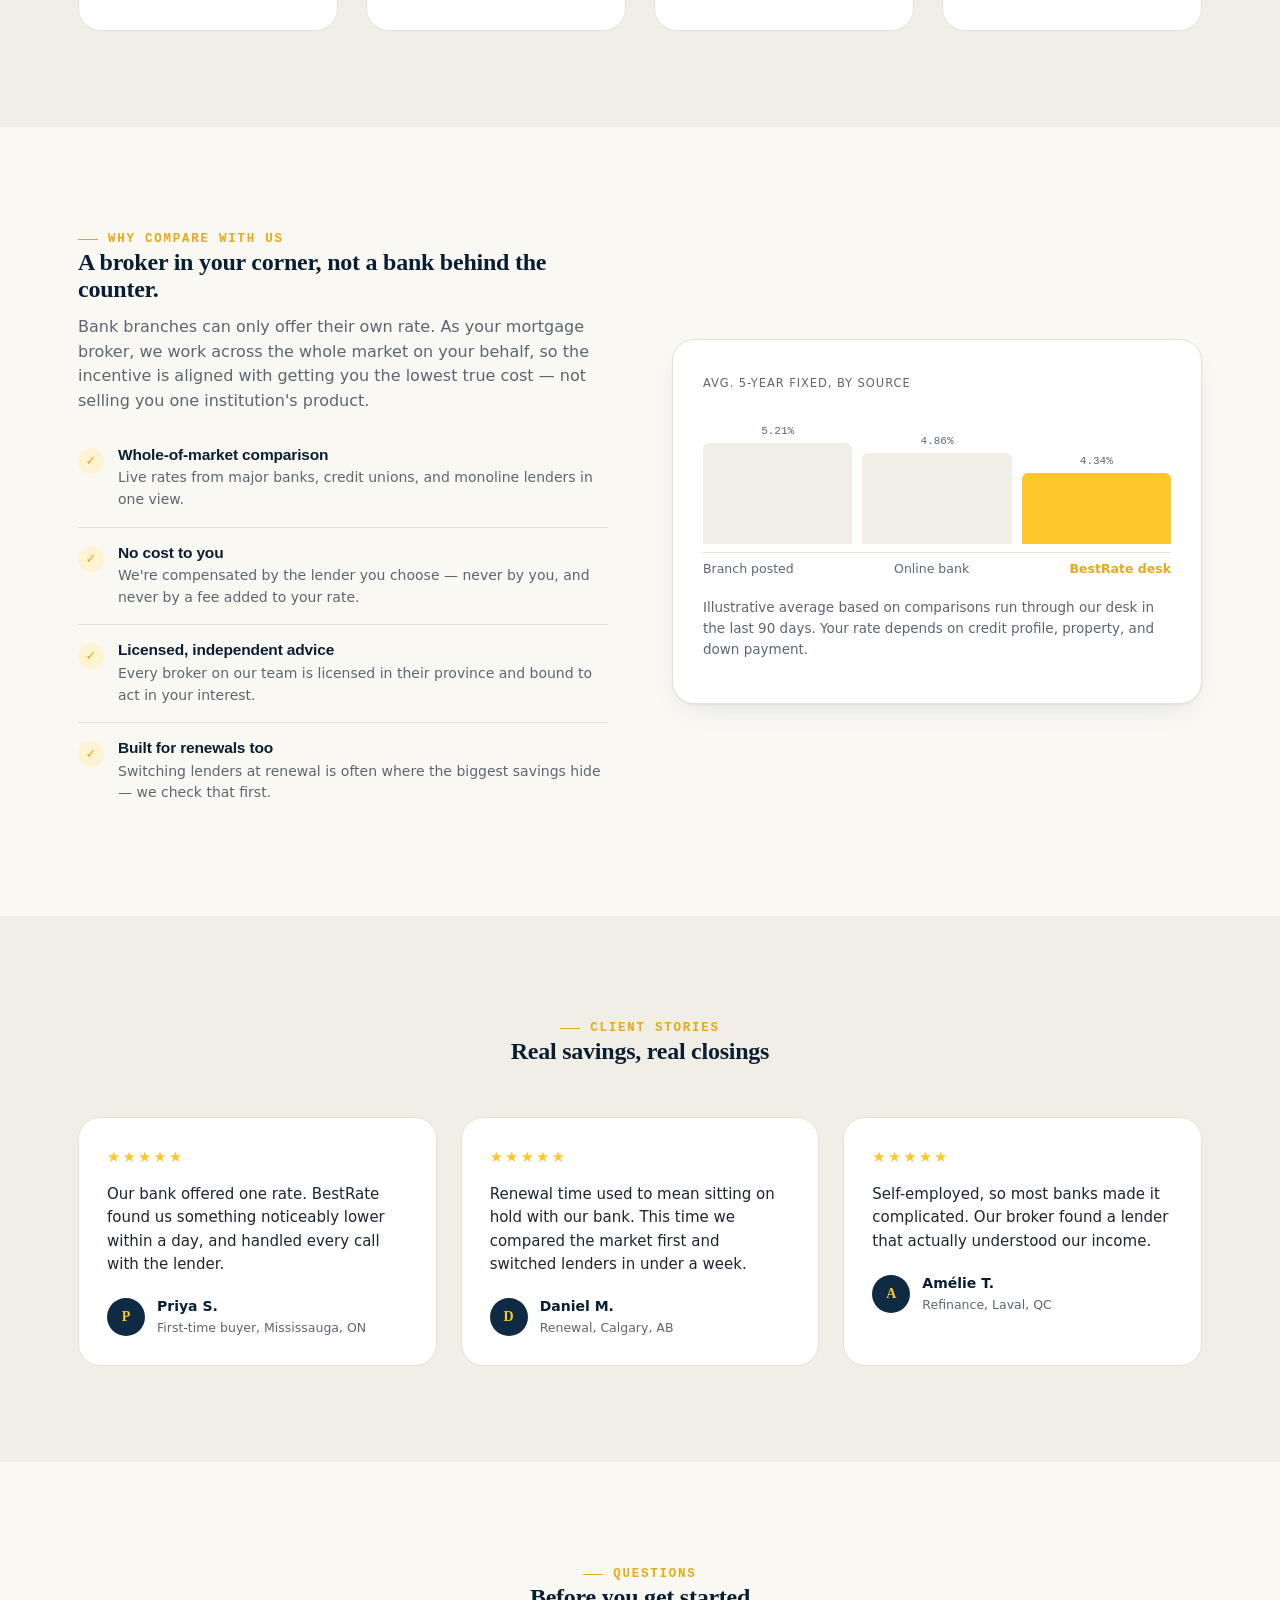
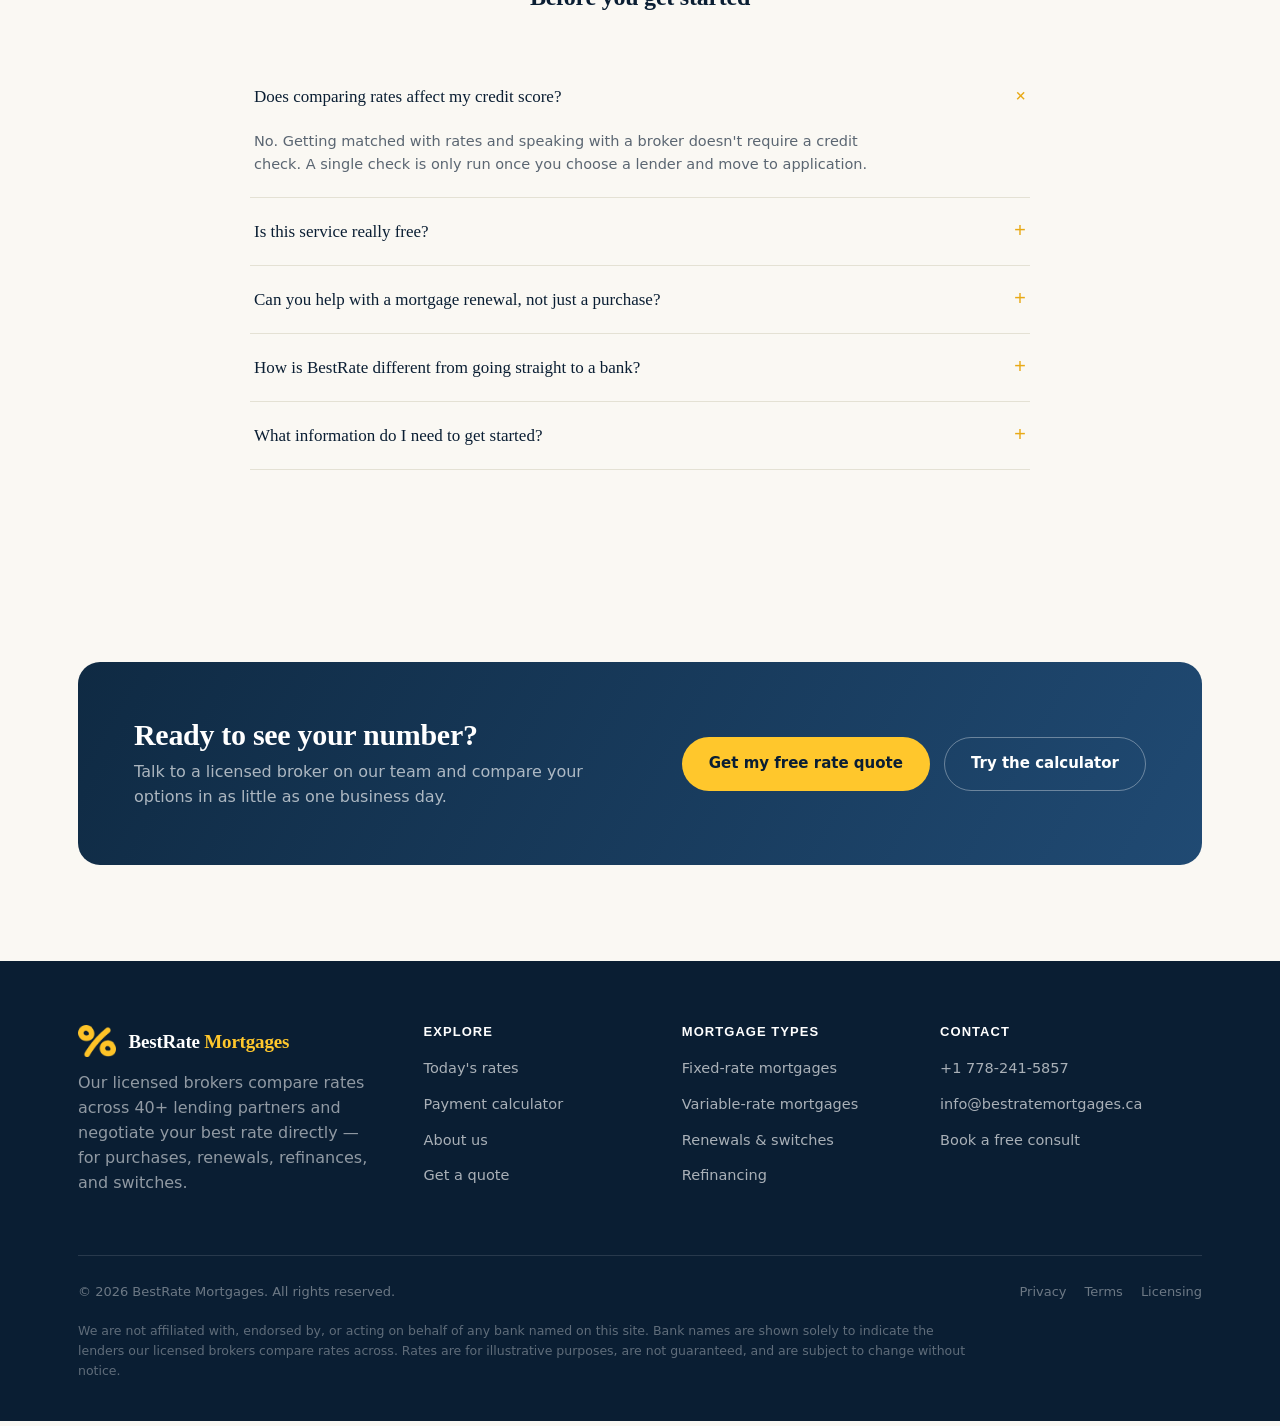
==== commit 9ae9808d: "Update index.html" ====
--- a/index.html
+++ b/index.html
@@ -44,7 +44,7 @@
           <div class="rate-delta flat">— 0.00</div>
         </div>
         <div class="rate-row" data-base="4.09">
-          <div class="rate-term">5-Year Variable<small>Prime − 0.86</small></div>
+          <div class="rate-term">5-Year Variable<small>Prime − 0.46</small></div>
           <div class="rate-num">4.09<small>%</small></div>
           <div class="rate-delta flat">— 0.00</div>
         </div>
